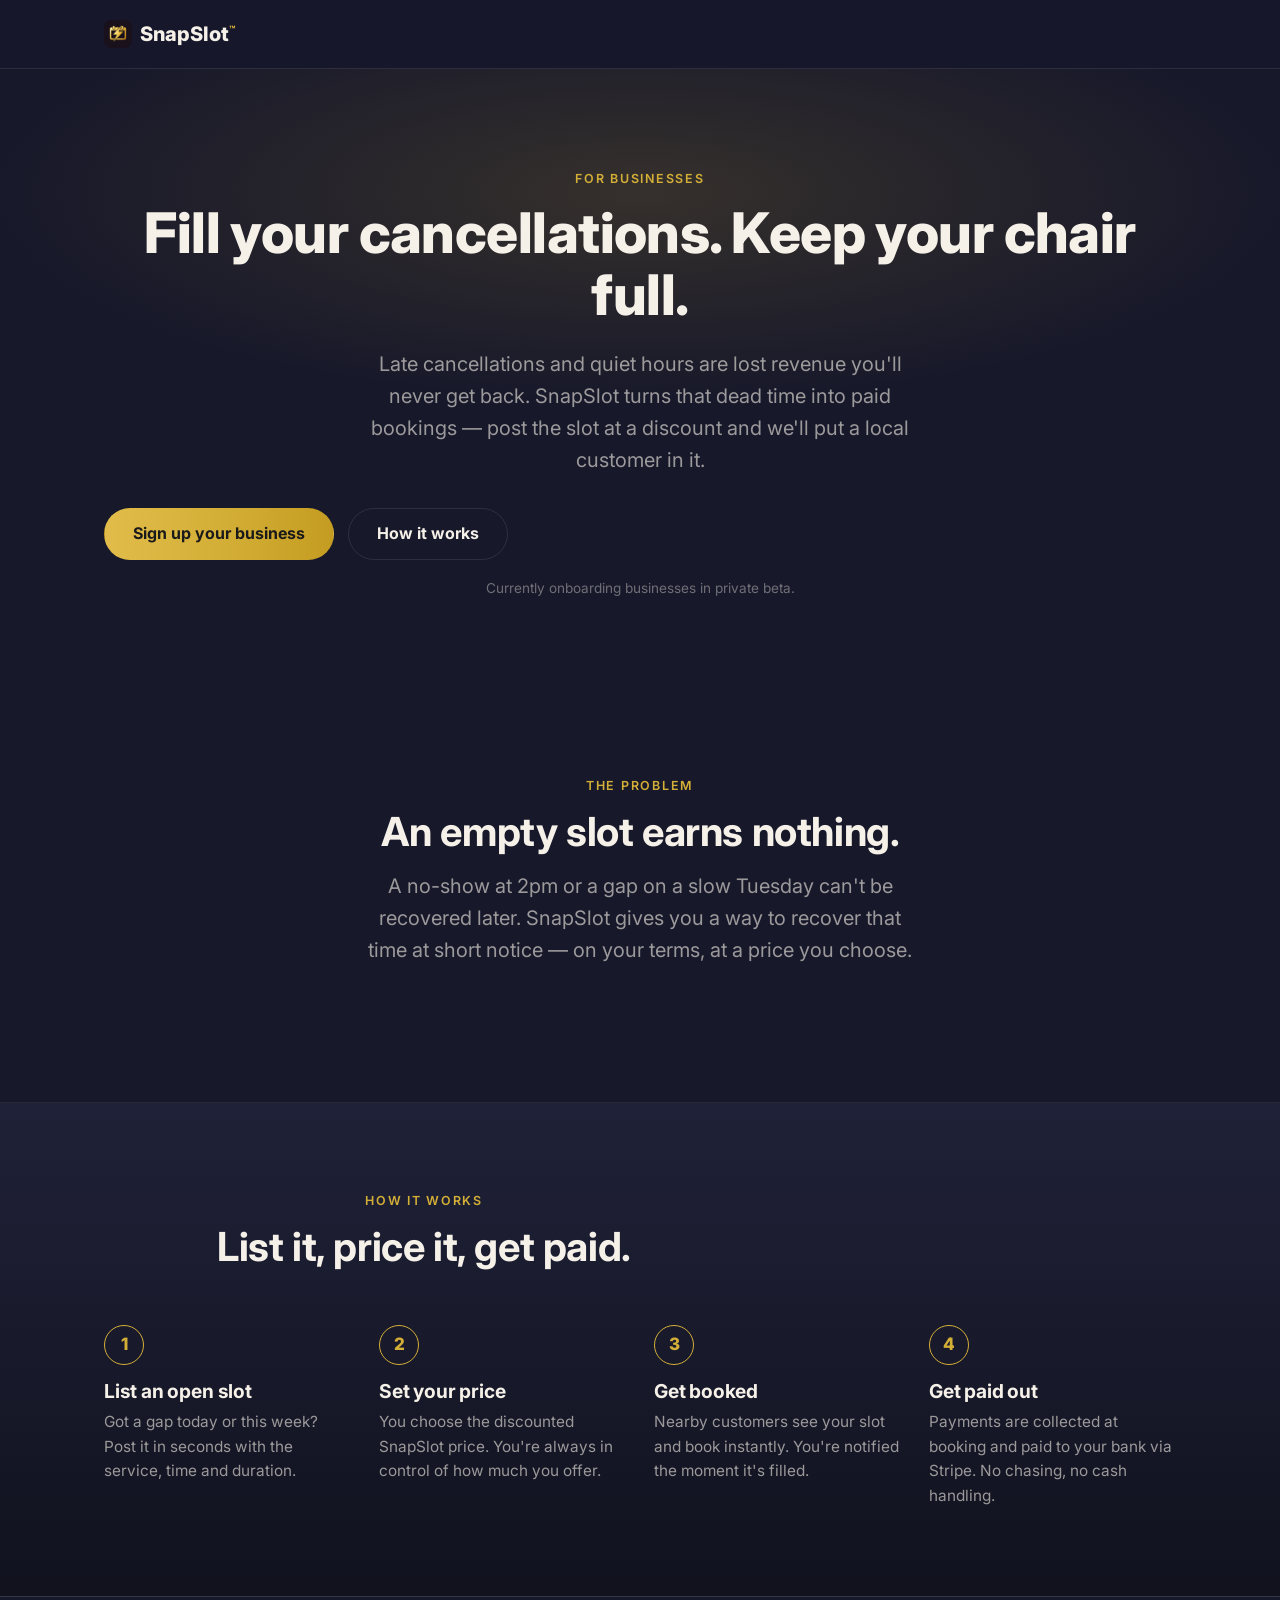
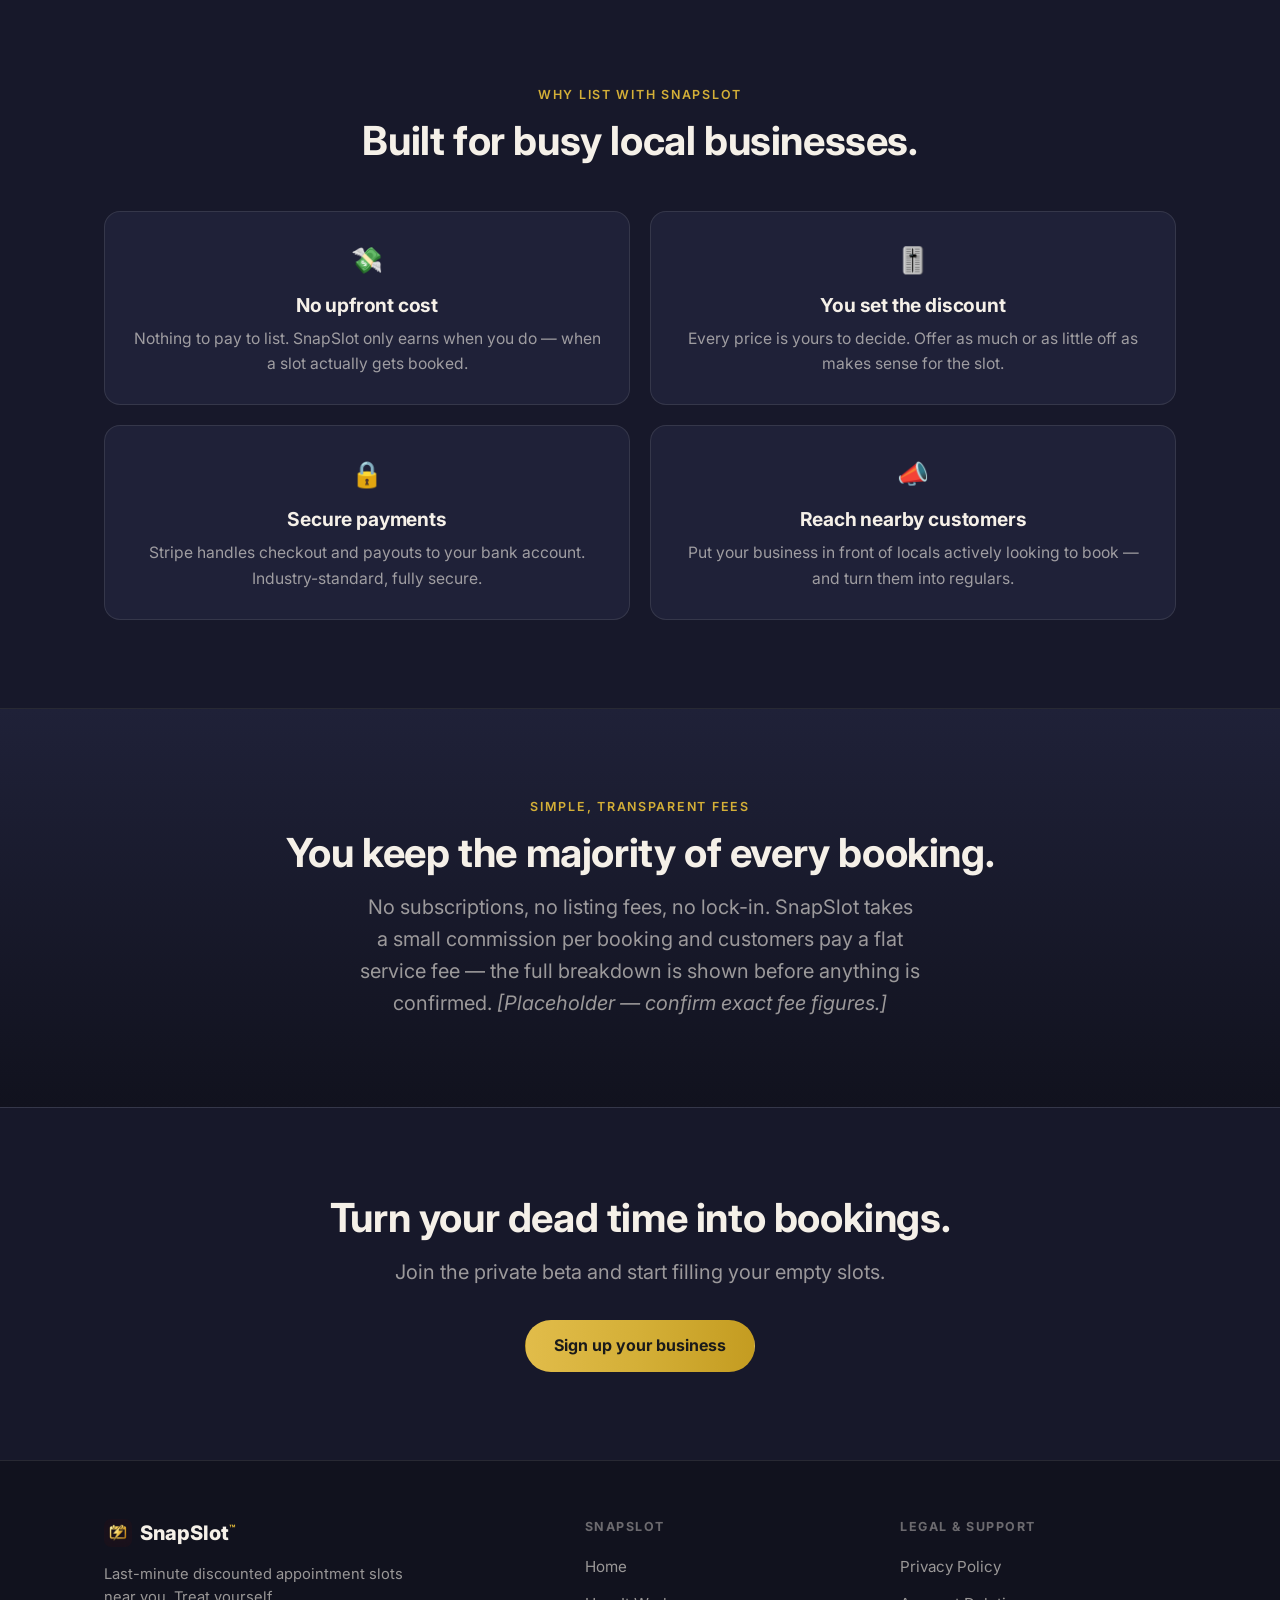
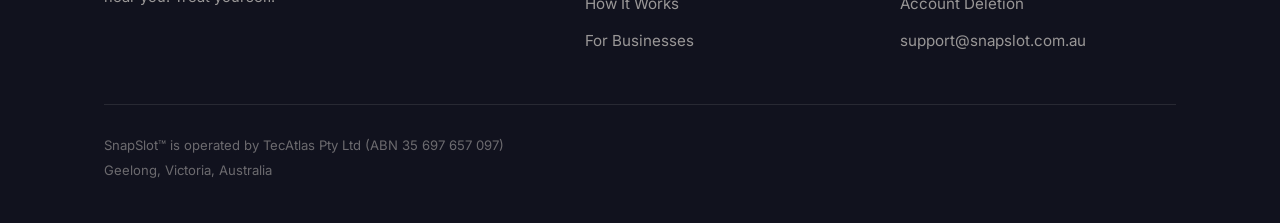
==== for-businesses.html @ 3a6a3443 "Build out marketing site (home, how-it-works, for-businesses) + Stripe return bounce page + cleanUrl" ====
<!DOCTYPE html>
<html lang="en-AU">
<head>
  <meta charset="UTF-8" />
  <meta name="viewport" content="width=device-width, initial-scale=1.0" />
  <title>For Businesses — SnapSlot™</title>
  <meta name="description" content="Fill your cancellations and quiet hours. Post a last-minute discounted slot on SnapSlot and turn dead time into paid bookings. No upfront cost, secure Stripe payouts." />
  <link rel="canonical" href="https://snapslot.com.au/for-businesses" />

  <meta property="og:type" content="website" />
  <meta property="og:site_name" content="SnapSlot" />
  <meta property="og:title" content="For Businesses — SnapSlot™" />
  <meta property="og:description" content="Fill your cancellations and quiet hours. Turn dead time into paid bookings." />
  <meta property="og:url" content="https://snapslot.com.au/for-businesses" />
  <meta property="og:image" content="https://snapslot.com.au/assets/logo-icon.png" />
  <meta name="twitter:card" content="summary_large_image" />
  <meta name="twitter:title" content="For Businesses — SnapSlot™" />
  <meta name="twitter:description" content="Fill your cancellations and quiet hours. Turn dead time into paid bookings." />
  <meta name="twitter:image" content="https://snapslot.com.au/assets/logo-icon.png" />

  <link rel="icon" type="image/png" href="/assets/logo-icon.png" />
  <link rel="apple-touch-icon" href="/assets/logo-icon.png" />

  <link rel="preconnect" href="https://fonts.googleapis.com" />
  <link rel="preconnect" href="https://fonts.gstatic.com" crossorigin />
  <link href="https://fonts.googleapis.com/css2?family=Inter:wght@400;500;600;700;800&display=swap" rel="stylesheet" />
  <link rel="stylesheet" href="/styles.css" />
</head>
<body>

  <!-- ===== Header ===== -->
  <header class="site-header">
    <div class="container nav">
      <a class="brand" href="/">
        <img src="/assets/logo-icon.png" alt="SnapSlot logo" />
        <span>SnapSlot<sup>™</sup></span>
      </a>
      <details class="nav-menu">
        <summary class="nav-toggle" aria-label="Open menu">☰</summary>
        <nav class="nav-links">
          <a href="/">Home</a>
          <a href="/how-it-works">How It Works</a>
          <a href="/for-businesses">For Businesses</a>
          <a class="btn btn-gold" href="mailto:support@snapslot.com.au?subject=Sign%20up%20my%20business%20on%20SnapSlot">Sign up your business</a>
        </nav>
      </details>
    </div>
  </header>

  <main>
    <!-- ===== Hero ===== -->
    <section class="hero">
      <div class="container">
        <p class="eyebrow">For Businesses</p>
        <h1>Fill your cancellations. Keep your chair full.</h1>
        <p class="lead">Late cancellations and quiet hours are lost revenue you'll never get back. SnapSlot turns that dead time into paid bookings — post the slot at a discount and we'll put a local customer in it.</p>
        <div class="btn-row">
          <a class="btn btn-gold" href="mailto:support@snapslot.com.au?subject=Sign%20up%20my%20business%20on%20SnapSlot">Sign up your business</a>
          <a class="btn btn-ghost" href="/how-it-works">How it works</a>
        </div>
        <p class="note">Currently onboarding businesses in private beta.</p>
      </div>
    </section>

    <!-- ===== Problem / solution ===== -->
    <section class="section center">
      <div class="container">
        <div class="section-head">
          <p class="eyebrow">The problem</p>
          <h2>An empty slot earns nothing.</h2>
          <p class="lead" style="margin: 16px auto 0;">A no-show at 2pm or a gap on a slow Tuesday can't be recovered later. SnapSlot gives you a way to recover that time at short notice — on your terms, at a price you choose.</p>
        </div>
      </div>
    </section>

    <!-- ===== How it works for business ===== -->
    <section class="section band">
      <div class="container">
        <div class="section-head center">
          <p class="eyebrow">How it works</p>
          <h2>List it, price it, get paid.</h2>
        </div>
        <div class="steps steps-4">
          <div class="step">
            <span class="step-num">1</span>
            <h3>List an open slot</h3>
            <p>Got a gap today or this week? Post it in seconds with the service, time and duration.</p>
          </div>
          <div class="step">
            <span class="step-num">2</span>
            <h3>Set your price</h3>
            <p>You choose the discounted SnapSlot price. You're always in control of how much you offer.</p>
          </div>
          <div class="step">
            <span class="step-num">3</span>
            <h3>Get booked</h3>
            <p>Nearby customers see your slot and book instantly. You're notified the moment it's filled.</p>
          </div>
          <div class="step">
            <span class="step-num">4</span>
            <h3>Get paid out</h3>
            <p>Payments are collected at booking and paid to your bank via Stripe. No chasing, no cash handling.</p>
          </div>
        </div>
      </div>
    </section>

    <!-- ===== Benefits ===== -->
    <section class="section center">
      <div class="container">
        <div class="section-head">
          <p class="eyebrow">Why list with SnapSlot</p>
          <h2>Built for busy local businesses.</h2>
        </div>
        <div class="grid grid-2">
          <div class="card">
            <span class="card-icon">💸</span>
            <h3>No upfront cost</h3>
            <p>Nothing to pay to list. SnapSlot only earns when you do — when a slot actually gets booked.</p>
          </div>
          <div class="card">
            <span class="card-icon">🎚️</span>
            <h3>You set the discount</h3>
            <p>Every price is yours to decide. Offer as much or as little off as makes sense for the slot.</p>
          </div>
          <div class="card">
            <span class="card-icon">🔒</span>
            <h3>Secure payments</h3>
            <p>Stripe handles checkout and payouts to your bank account. Industry-standard, fully secure.</p>
          </div>
          <div class="card">
            <span class="card-icon">📣</span>
            <h3>Reach nearby customers</h3>
            <p>Put your business in front of locals actively looking to book — and turn them into regulars.</p>
          </div>
        </div>
      </div>
    </section>

    <!-- ===== Fees ===== -->
    <section class="section band center">
      <div class="container">
        <p class="eyebrow">Simple, transparent fees</p>
        <h2>You keep the majority of every booking.</h2>
        <p class="lead" style="margin: 16px auto 0;">No subscriptions, no listing fees, no lock-in. SnapSlot takes a small commission per booking and customers pay a flat service fee — the full breakdown is shown before anything is confirmed. <em>[Placeholder — confirm exact fee figures.]</em></p>
      </div>
    </section>

    <!-- ===== CTA ===== -->
    <section class="section center">
      <div class="container">
        <h2>Turn your dead time into bookings.</h2>
        <p class="lead" style="margin: 16px auto 0;">Join the private beta and start filling your empty slots.</p>
        <div class="btn-row">
          <a class="btn btn-gold" href="mailto:support@snapslot.com.au?subject=Sign%20up%20my%20business%20on%20SnapSlot">Sign up your business</a>
        </div>
      </div>
    </section>
  </main>

  <!-- ===== Footer ===== -->
  <footer class="site-footer">
    <div class="container">
      <div class="footer-grid">
        <div class="footer-brand">
          <a class="brand" href="/">
            <img src="/assets/logo-icon.png" alt="SnapSlot logo" />
            <span>SnapSlot<sup>™</sup></span>
          </a>
          <p>Last-minute discounted appointment slots near you. Treat yourself.</p>
        </div>
        <div class="footer-col">
          <h4>SnapSlot</h4>
          <ul>
            <li><a href="/">Home</a></li>
            <li><a href="/how-it-works">How It Works</a></li>
            <li><a href="/for-businesses">For Businesses</a></li>
          </ul>
        </div>
        <div class="footer-col">
          <h4>Legal &amp; Support</h4>
          <ul>
            <li><a href="https://tecatlas-au.github.io/snapslot-legal/privacy-policy.html" target="_blank" rel="noopener">Privacy Policy</a></li>
            <li><a href="https://tecatlas-au.github.io/snapslot-legal/account-deletion.html" target="_blank" rel="noopener">Account Deletion</a></li>
            <li><a href="mailto:support@snapslot.com.au">support@snapslot.com.au</a></li>
          </ul>
        </div>
      </div>
      <div class="footer-legal">
        SnapSlot™ is operated by TecAtlas Pty Ltd (ABN 35 697 657 097)<br />
        Geelong, Victoria, Australia
      </div>
    </div>
  </footer>

</body>
</html>
---- styles.css ----
/* ==========================================================================
   SnapSlot marketing site — shared styles
   Brand: gold #D4AF37 · navy #17182A · cream #F5F0E8 · Inter headings
   Matches the app's dark navy / gold-gradient look. No build step.
   ========================================================================== */

:root {
  /* Core brand */
  --gold: #D4AF37;
  --navy: #17182A;
  --cream: #F5F0E8;

  /* App-matched derived tones */
  --navy-card: #1F2138;          /* lighter panel, ~app bgCard */
  --navy-deep: #11121E;          /* app's deepest navy */
  --gold-light: #E1BC4A;         /* app gold-gradient top */
  --gold-dark: #C49C21;          /* app gold-gradient bottom */
  --muted: #9E9E9E;              /* secondary text */
  --cream-muted: rgba(245, 240, 232, 0.6);
  --cream-faint: rgba(245, 240, 232, 0.4);
  --border: rgba(245, 240, 232, 0.10);

  /* Layout */
  --container: 1120px;
  --radius: 16px;
  --radius-pill: 26px;
}

* { margin: 0; padding: 0; box-sizing: border-box; }

html { scroll-behavior: smooth; }

body {
  background-color: var(--navy);
  color: var(--cream);
  font-family: 'Inter', -apple-system, BlinkMacSystemFont, 'Segoe UI', sans-serif;
  font-size: 17px;
  line-height: 1.6;
  -webkit-font-smoothing: antialiased;
  text-rendering: optimizeLegibility;
}

h1, h2, h3 {
  font-family: 'Inter', -apple-system, BlinkMacSystemFont, 'Segoe UI', sans-serif;
  font-weight: 800;
  line-height: 1.1;
  letter-spacing: -0.01em;
  color: var(--cream);
}

h1 { font-size: clamp(2.25rem, 6vw, 3.5rem); }
h2 { font-size: clamp(1.75rem, 4vw, 2.5rem); font-weight: 700; }
h3 { font-size: 1.2rem; font-weight: 700; }

p { color: var(--cream-muted); }

a { color: var(--gold); text-decoration: none; }
a:hover { text-decoration: underline; }

img { max-width: 100%; display: block; }

/* ----- Layout helpers ----------------------------------------------------- */
.container {
  width: 100%;
  max-width: var(--container);
  margin: 0 auto;
  padding: 0 24px;
}

.section { padding: 88px 0; }
.section-tight { padding: 56px 0; }

.eyebrow {
  font-size: 0.78rem;
  font-weight: 600;
  letter-spacing: 0.14em;
  text-transform: uppercase;
  color: var(--gold);
  margin-bottom: 14px;
}

.lead {
  font-size: clamp(1.05rem, 2vw, 1.25rem);
  color: var(--cream-muted);
  max-width: 560px;
}

.center { text-align: center; }
.center .lead { margin-left: auto; margin-right: auto; }

/* ----- Buttons ------------------------------------------------------------ */
.btn {
  display: inline-flex;
  align-items: center;
  justify-content: center;
  gap: 8px;
  height: 52px;
  padding: 0 28px;
  border-radius: var(--radius-pill);
  font-weight: 700;
  font-size: 1rem;
  cursor: pointer;
  border: 1px solid transparent;
  transition: transform 0.12s ease, opacity 0.12s ease;
  text-decoration: none;
}
.btn:hover { text-decoration: none; transform: translateY(-1px); }
.btn:active { transform: translateY(0); }

.btn-gold {
  background: linear-gradient(90deg, var(--gold-light) 0%, var(--gold) 50%, var(--gold-dark) 100%);
  color: #1A1A1A;
}
.btn-ghost {
  background: transparent;
  color: var(--cream);
  border-color: var(--border);
}
.btn-ghost:hover { border-color: var(--gold); color: var(--gold); }

.btn-row { display: flex; flex-wrap: wrap; gap: 14px; margin-top: 32px; }
.center .btn-row { justify-content: center; }

/* ----- Header / nav ------------------------------------------------------- */
.site-header {
  position: sticky;
  top: 0;
  z-index: 50;
  background: rgba(23, 24, 42, 0.85);
  backdrop-filter: saturate(180%) blur(12px);
  border-bottom: 1px solid var(--border);
}
.nav {
  display: flex;
  align-items: center;
  justify-content: space-between;
  height: 68px;
}
.brand {
  display: flex;
  align-items: center;
  gap: 8px;
  font-weight: 800;
  font-size: 1.25rem;
  color: var(--cream);
}
.brand:hover { text-decoration: none; }
.brand img { width: 28px; height: 28px; border-radius: 7px; }
.brand sup { color: var(--gold); font-size: 0.5em; }

.nav-links { display: flex; align-items: center; gap: 28px; }
.nav-links a {
  color: var(--cream-muted);
  font-size: 0.95rem;
  font-weight: 500;
}
.nav-links a:hover { color: var(--gold); text-decoration: none; }
.nav-links .btn { height: 42px; padding: 0 20px; font-size: 0.92rem; }

/* Zero-JS mobile menu via <details> */
.nav-menu { display: contents; }
.nav-toggle { display: none; }

/* ----- Hero --------------------------------------------------------------- */
.hero {
  position: relative;
  overflow: hidden;
  padding: 100px 0 88px;
  text-align: center;
}
.hero::before {
  content: '';
  position: absolute;
  top: -20%;
  left: 50%;
  transform: translateX(-50%);
  width: 120%;
  height: 80%;
  background: radial-gradient(ellipse at center, rgba(212, 175, 55, 0.16) 0%, rgba(212, 175, 55, 0) 60%);
  pointer-events: none;
  z-index: 0;
}
.hero > .container { position: relative; z-index: 1; }
.hero .lead { margin: 22px auto 0; }

/* ----- Generic sections / bands ------------------------------------------ */
.band {
  background: linear-gradient(180deg, var(--navy-card) 0%, var(--navy-deep) 100%);
  border-top: 1px solid var(--border);
  border-bottom: 1px solid var(--border);
}
.band-cta { text-align: center; }

.section-head { max-width: 640px; margin-bottom: 48px; }
.center .section-head { margin-left: auto; margin-right: auto; }

/* ----- Cards / grids ------------------------------------------------------ */
.grid {
  display: grid;
  gap: 20px;
  grid-template-columns: repeat(3, 1fr);
}
.grid-2 { grid-template-columns: repeat(2, 1fr); }

.card {
  background: var(--navy-card);
  border: 1px solid var(--border);
  border-radius: var(--radius);
  padding: 28px 24px;
}
.card h3 { margin-bottom: 10px; }
.card p { font-size: 0.98rem; }
.card .card-icon {
  font-size: 1.6rem;
  margin-bottom: 14px;
  display: block;
}

/* ----- Steps -------------------------------------------------------------- */
.steps {
  display: grid;
  gap: 28px;
  grid-template-columns: repeat(3, 1fr);
  counter-reset: step;
}
.steps.steps-4 { grid-template-columns: repeat(4, 1fr); }
.step { position: relative; padding-top: 8px; }
.step .step-num {
  display: inline-flex;
  align-items: center;
  justify-content: center;
  width: 40px;
  height: 40px;
  border-radius: 50%;
  border: 1.5px solid var(--gold);
  color: var(--gold);
  font-weight: 800;
  margin-bottom: 16px;
}
.step h3 { margin-bottom: 8px; }
.step p { font-size: 0.96rem; }

/* ----- Category chips ----------------------------------------------------- */
.chips {
  display: flex;
  flex-wrap: wrap;
  gap: 10px;
  justify-content: center;
  max-width: 760px;
  margin: 0 auto;
}
.chip {
  background: var(--navy-card);
  border: 1px solid var(--border);
  border-radius: 20px;
  padding: 8px 16px;
  font-size: 0.88rem;
  color: var(--cream-muted);
}

/* ----- Note / fine print -------------------------------------------------- */
.note {
  font-size: 0.85rem;
  color: var(--cream-faint);
  margin-top: 18px;
}

/* ----- Footer ------------------------------------------------------------- */
.site-footer {
  background: var(--navy-deep);
  border-top: 1px solid var(--border);
  padding: 56px 0 40px;
}
.footer-grid {
  display: grid;
  grid-template-columns: 1.6fr 1fr 1fr;
  gap: 40px;
  margin-bottom: 40px;
}
.footer-brand .brand { margin-bottom: 14px; }
.footer-brand p { font-size: 0.92rem; max-width: 320px; }
.footer-col h4 {
  font-size: 0.78rem;
  letter-spacing: 0.12em;
  text-transform: uppercase;
  color: var(--cream-faint);
  margin-bottom: 16px;
}
.footer-col ul { list-style: none; }
.footer-col li { margin-bottom: 10px; }
.footer-col a { color: var(--cream-muted); font-size: 0.95rem; }
.footer-col a:hover { color: var(--gold); text-decoration: none; }
.footer-legal {
  border-top: 1px solid var(--border);
  padding-top: 28px;
  font-size: 0.82rem;
  color: var(--cream-faint);
  line-height: 1.9;
}

/* ----- Responsive --------------------------------------------------------- */
@media (max-width: 768px) {
  .section { padding: 64px 0; }

  .grid, .grid-2, .steps, .steps-4 { grid-template-columns: 1fr; }

  /* Collapse nav into a zero-JS disclosure */
  .nav-menu {
    display: block;
    position: relative;
  }
  .nav-toggle {
    display: flex;
    align-items: center;
    justify-content: center;
    width: 42px;
    height: 42px;
    cursor: pointer;
    list-style: none;
    color: var(--cream);
    font-size: 1.4rem;
    border: 1px solid var(--border);
    border-radius: 10px;
  }
  .nav-toggle::-webkit-details-marker { display: none; }
  .nav-links {
    position: absolute;
    top: 54px;
    right: 0;
    flex-direction: column;
    align-items: stretch;
    gap: 4px;
    background: var(--navy-card);
    border: 1px solid var(--border);
    border-radius: 12px;
    padding: 12px;
    min-width: 220px;
    box-shadow: 0 12px 40px rgba(0, 0, 0, 0.4);
  }
  .nav-links a { padding: 10px 12px; }
  .nav-links .btn { width: 100%; margin-top: 6px; }

  .footer-grid { grid-template-columns: 1fr; gap: 32px; }
}

@media (prefers-reduced-motion: reduce) {
  html { scroll-behavior: auto; }
  .btn:hover { transform: none; }
}
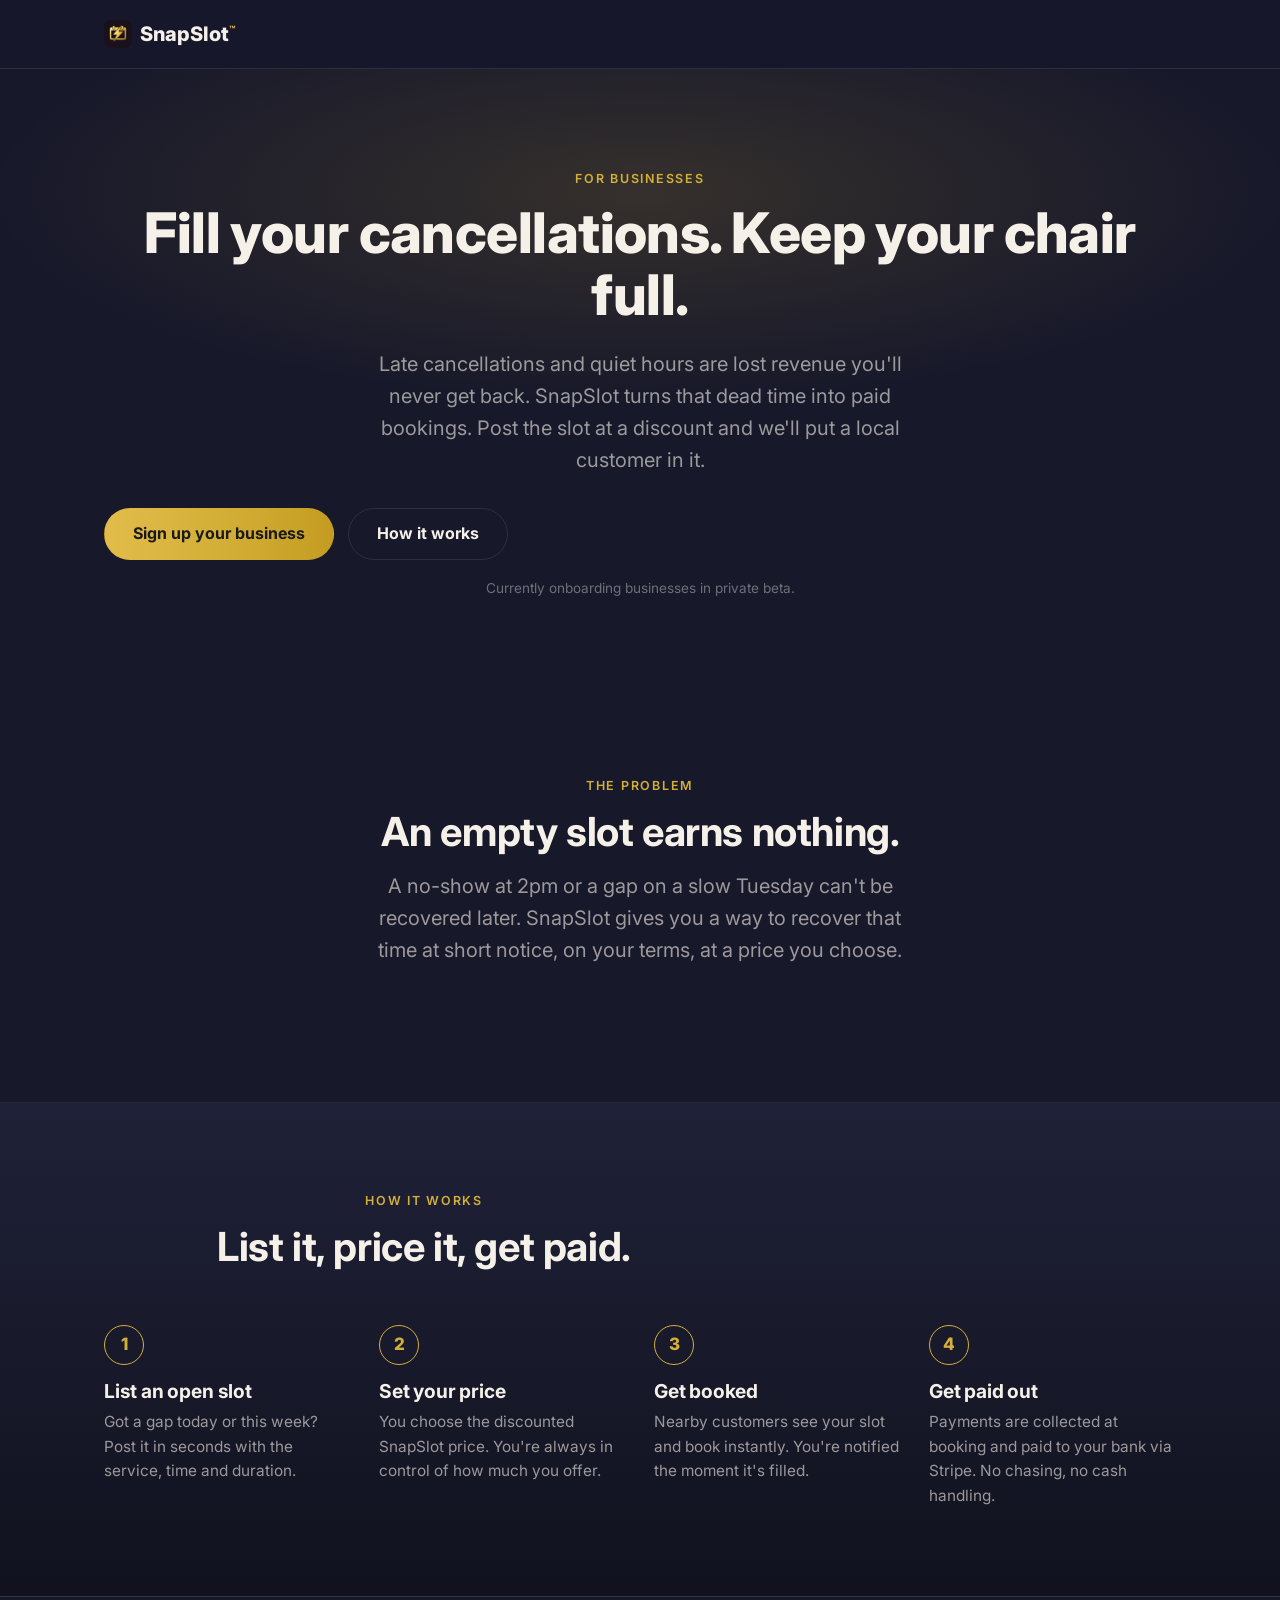
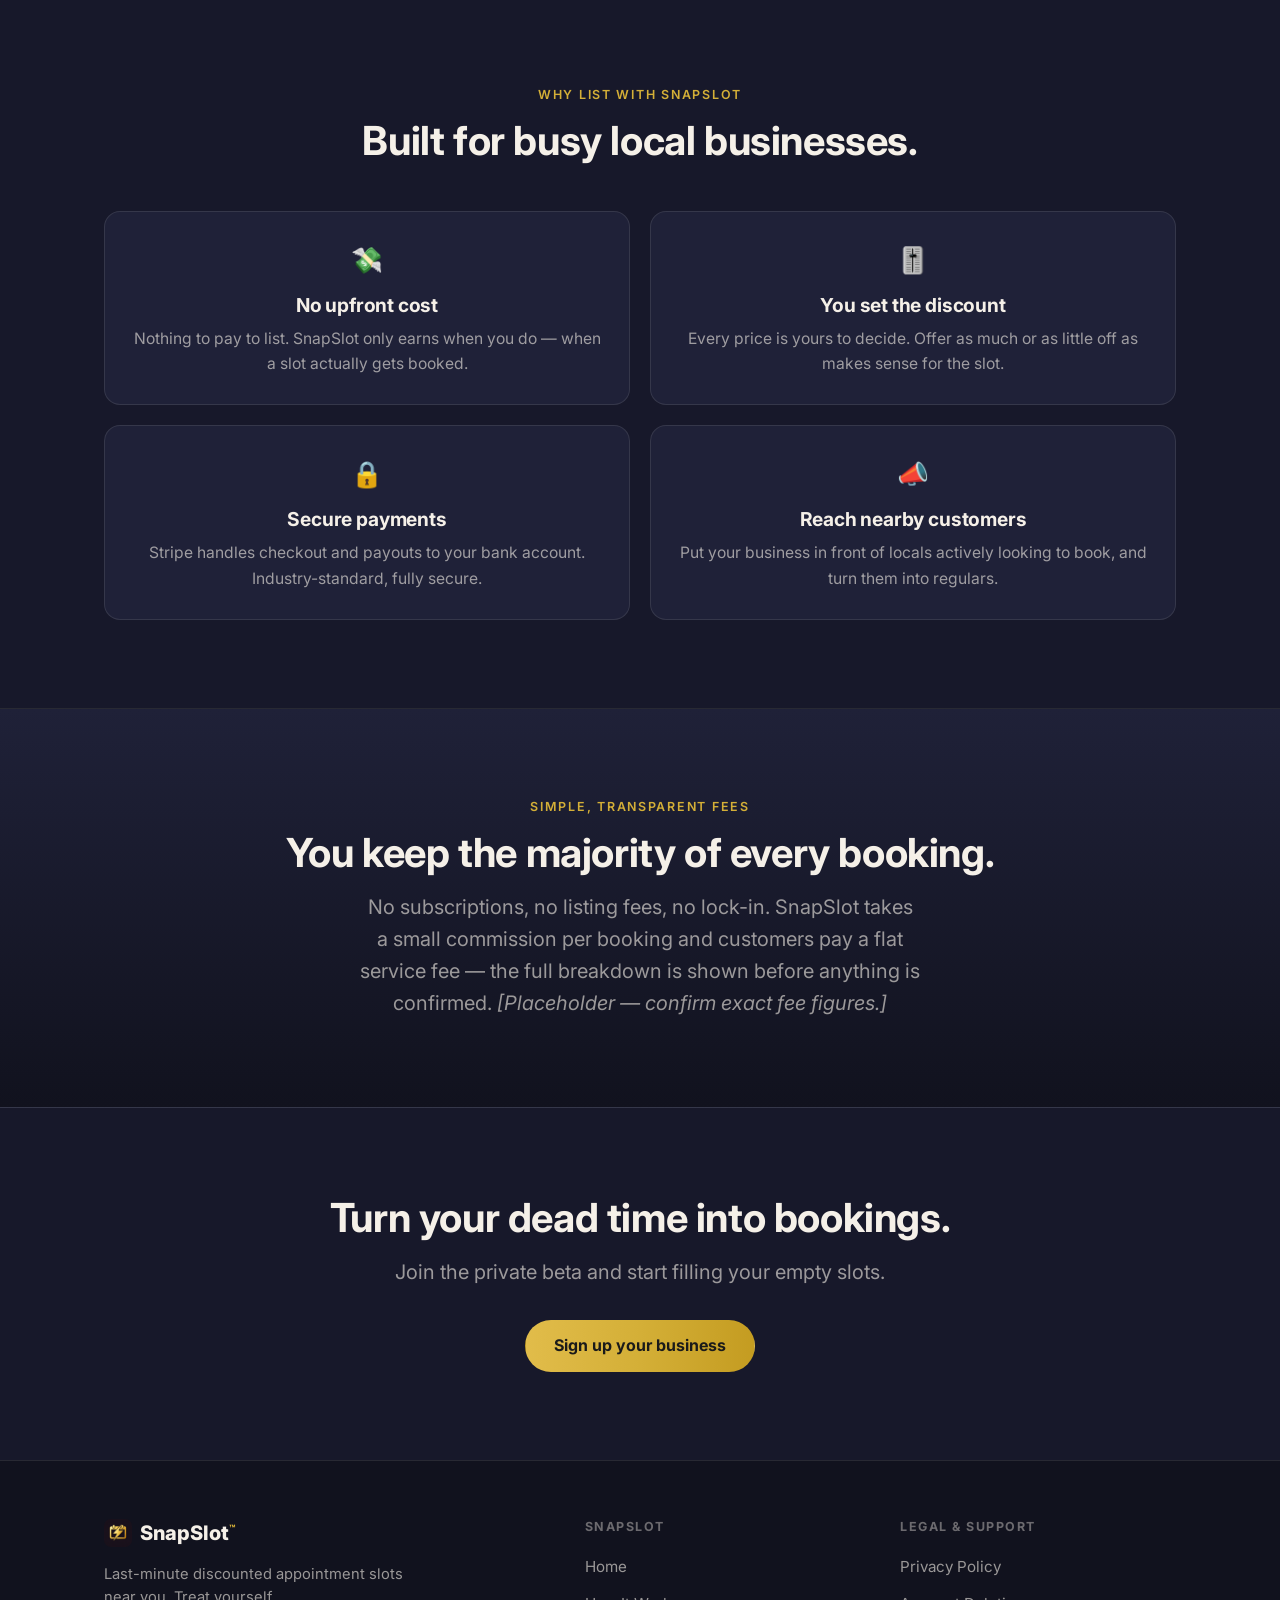
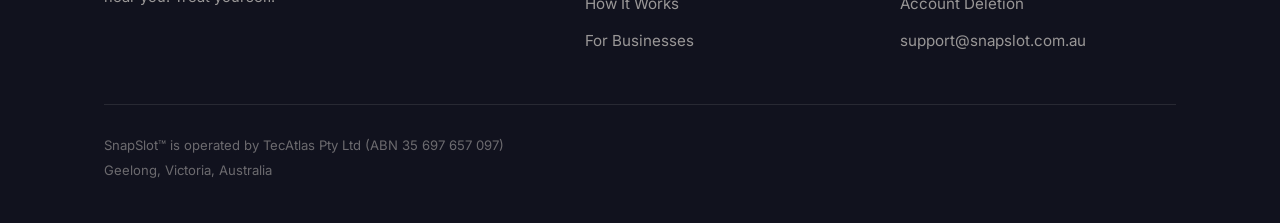
==== commit bdccc2d6: "Website copy: cut 'treat' repetition, vary em-dashes, plainer phrasing Co-Authored-By: Claude Opus 4" ====
--- a/for-businesses.html
+++ b/for-businesses.html
@@ -53,7 +53,7 @@
       <div class="container">
         <p class="eyebrow">For Businesses</p>
         <h1>Fill your cancellations. Keep your chair full.</h1>
-        <p class="lead">Late cancellations and quiet hours are lost revenue you'll never get back. SnapSlot turns that dead time into paid bookings — post the slot at a discount and we'll put a local customer in it.</p>
+        <p class="lead">Late cancellations and quiet hours are lost revenue you'll never get back. SnapSlot turns that dead time into paid bookings. Post the slot at a discount and we'll put a local customer in it.</p>
         <div class="btn-row">
           <a class="btn btn-gold" href="mailto:support@snapslot.com.au?subject=Sign%20up%20my%20business%20on%20SnapSlot">Sign up your business</a>
           <a class="btn btn-ghost" href="/how-it-works">How it works</a>
@@ -68,7 +68,7 @@
         <div class="section-head">
           <p class="eyebrow">The problem</p>
           <h2>An empty slot earns nothing.</h2>
-          <p class="lead" style="margin: 16px auto 0;">A no-show at 2pm or a gap on a slow Tuesday can't be recovered later. SnapSlot gives you a way to recover that time at short notice — on your terms, at a price you choose.</p>
+          <p class="lead" style="margin: 16px auto 0;">A no-show at 2pm or a gap on a slow Tuesday can't be recovered later. SnapSlot gives you a way to recover that time at short notice, on your terms, at a price you choose.</p>
         </div>
       </div>
     </section>
@@ -131,7 +131,7 @@
           <div class="card">
             <span class="card-icon">📣</span>
             <h3>Reach nearby customers</h3>
-            <p>Put your business in front of locals actively looking to book — and turn them into regulars.</p>
+            <p>Put your business in front of locals actively looking to book, and turn them into regulars.</p>
           </div>
         </div>
       </div>
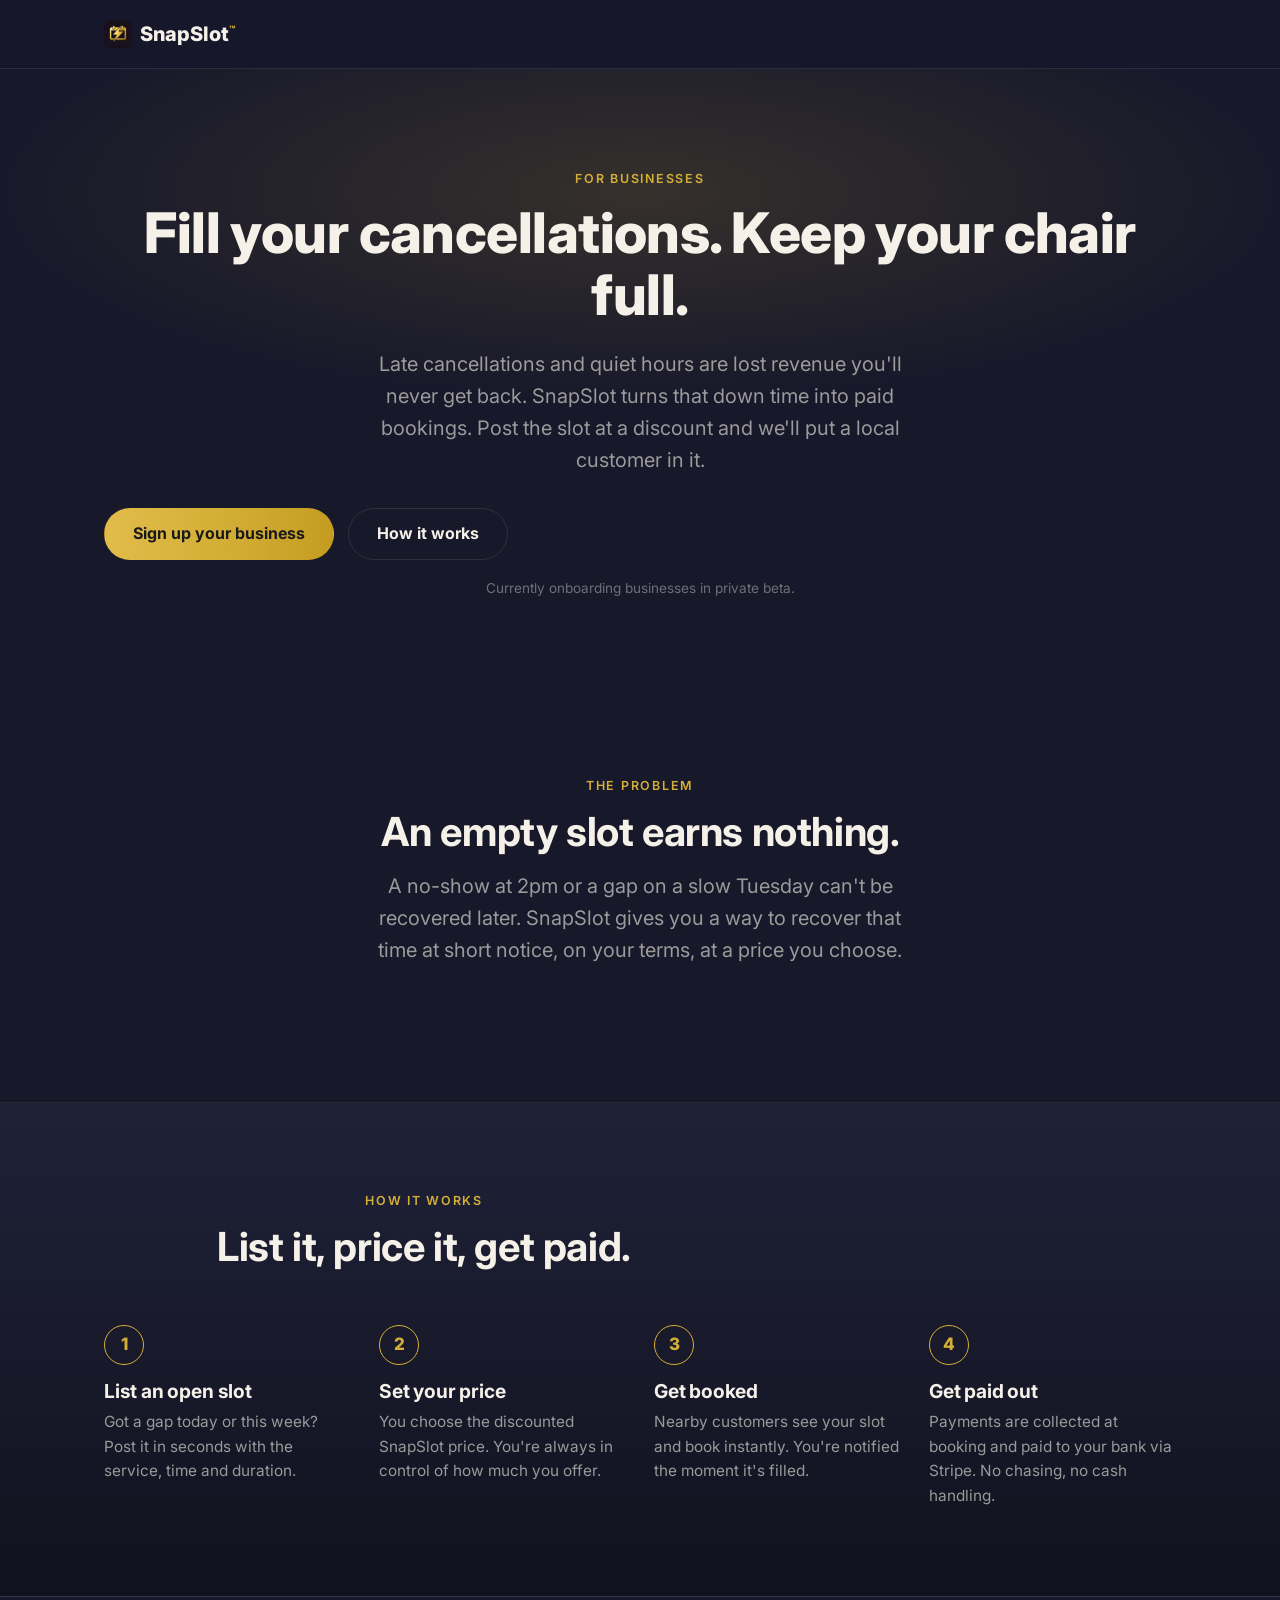
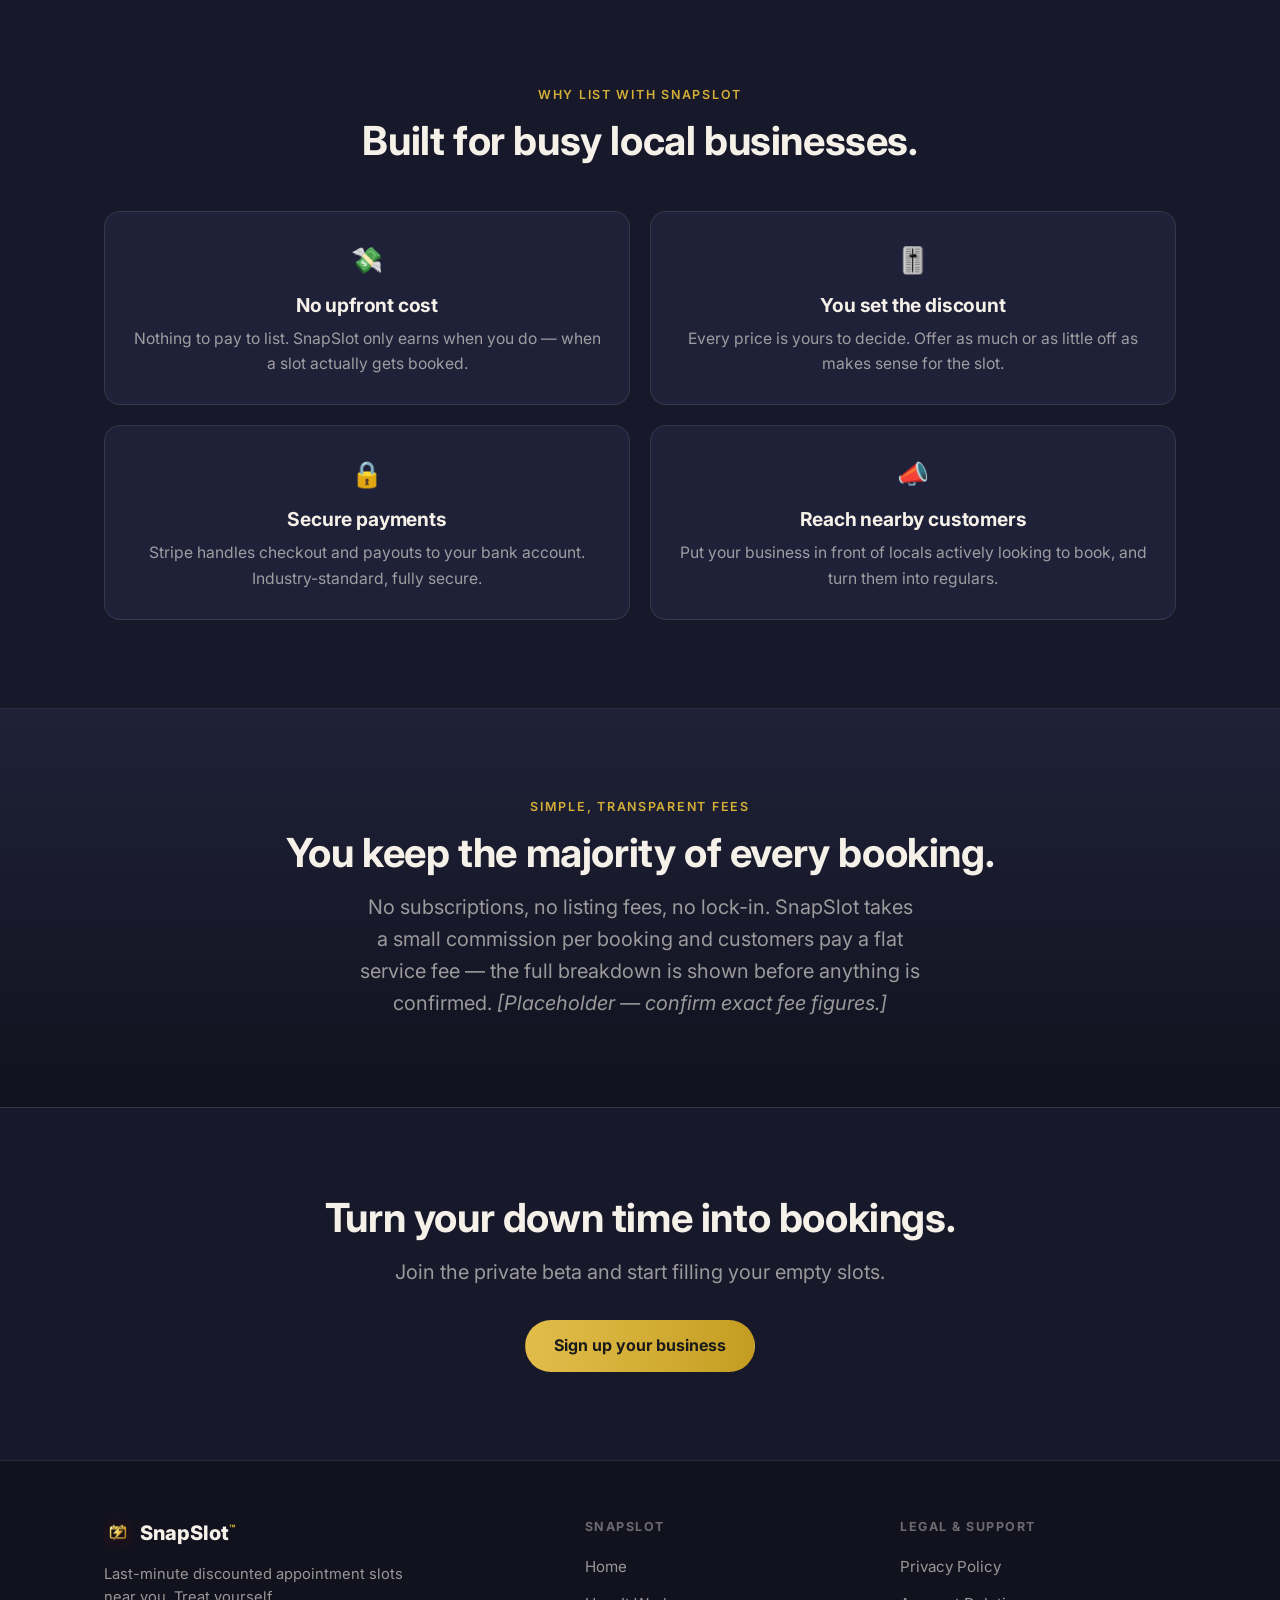
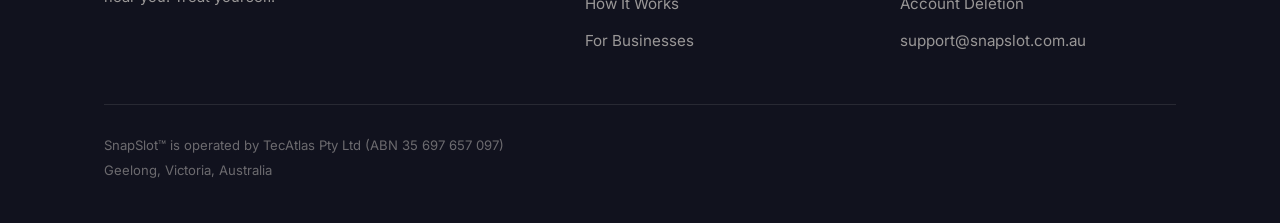
==== commit 744335d2: "Website copy: dead time -> down time Co-Authored-By: Claude Opus 4.8 (1M context) <noreply@anthropic" ====
--- a/for-businesses.html
+++ b/for-businesses.html
@@ -4,18 +4,18 @@
   <meta charset="UTF-8" />
   <meta name="viewport" content="width=device-width, initial-scale=1.0" />
   <title>For Businesses — SnapSlot™</title>
-  <meta name="description" content="Fill your cancellations and quiet hours. Post a last-minute discounted slot on SnapSlot and turn dead time into paid bookings. No upfront cost, secure Stripe payouts." />
+  <meta name="description" content="Fill your cancellations and quiet hours. Post a last-minute discounted slot on SnapSlot and turn down time into paid bookings. No upfront cost, secure Stripe payouts." />
   <link rel="canonical" href="https://snapslot.com.au/for-businesses" />
 
   <meta property="og:type" content="website" />
   <meta property="og:site_name" content="SnapSlot" />
   <meta property="og:title" content="For Businesses — SnapSlot™" />
-  <meta property="og:description" content="Fill your cancellations and quiet hours. Turn dead time into paid bookings." />
+  <meta property="og:description" content="Fill your cancellations and quiet hours. Turn down time into paid bookings." />
   <meta property="og:url" content="https://snapslot.com.au/for-businesses" />
   <meta property="og:image" content="https://snapslot.com.au/assets/logo-icon.png" />
   <meta name="twitter:card" content="summary_large_image" />
   <meta name="twitter:title" content="For Businesses — SnapSlot™" />
-  <meta name="twitter:description" content="Fill your cancellations and quiet hours. Turn dead time into paid bookings." />
+  <meta name="twitter:description" content="Fill your cancellations and quiet hours. Turn down time into paid bookings." />
   <meta name="twitter:image" content="https://snapslot.com.au/assets/logo-icon.png" />
 
   <link rel="icon" type="image/png" href="/assets/logo-icon.png" />
@@ -53,7 +53,7 @@
       <div class="container">
         <p class="eyebrow">For Businesses</p>
         <h1>Fill your cancellations. Keep your chair full.</h1>
-        <p class="lead">Late cancellations and quiet hours are lost revenue you'll never get back. SnapSlot turns that dead time into paid bookings. Post the slot at a discount and we'll put a local customer in it.</p>
+        <p class="lead">Late cancellations and quiet hours are lost revenue you'll never get back. SnapSlot turns that down time into paid bookings. Post the slot at a discount and we'll put a local customer in it.</p>
         <div class="btn-row">
           <a class="btn btn-gold" href="mailto:support@snapslot.com.au?subject=Sign%20up%20my%20business%20on%20SnapSlot">Sign up your business</a>
           <a class="btn btn-ghost" href="/how-it-works">How it works</a>
@@ -149,7 +149,7 @@
     <!-- ===== CTA ===== -->
     <section class="section center">
       <div class="container">
-        <h2>Turn your dead time into bookings.</h2>
+        <h2>Turn your down time into bookings.</h2>
         <p class="lead" style="margin: 16px auto 0;">Join the private beta and start filling your empty slots.</p>
         <div class="btn-row">
           <a class="btn btn-gold" href="mailto:support@snapslot.com.au?subject=Sign%20up%20my%20business%20on%20SnapSlot">Sign up your business</a>
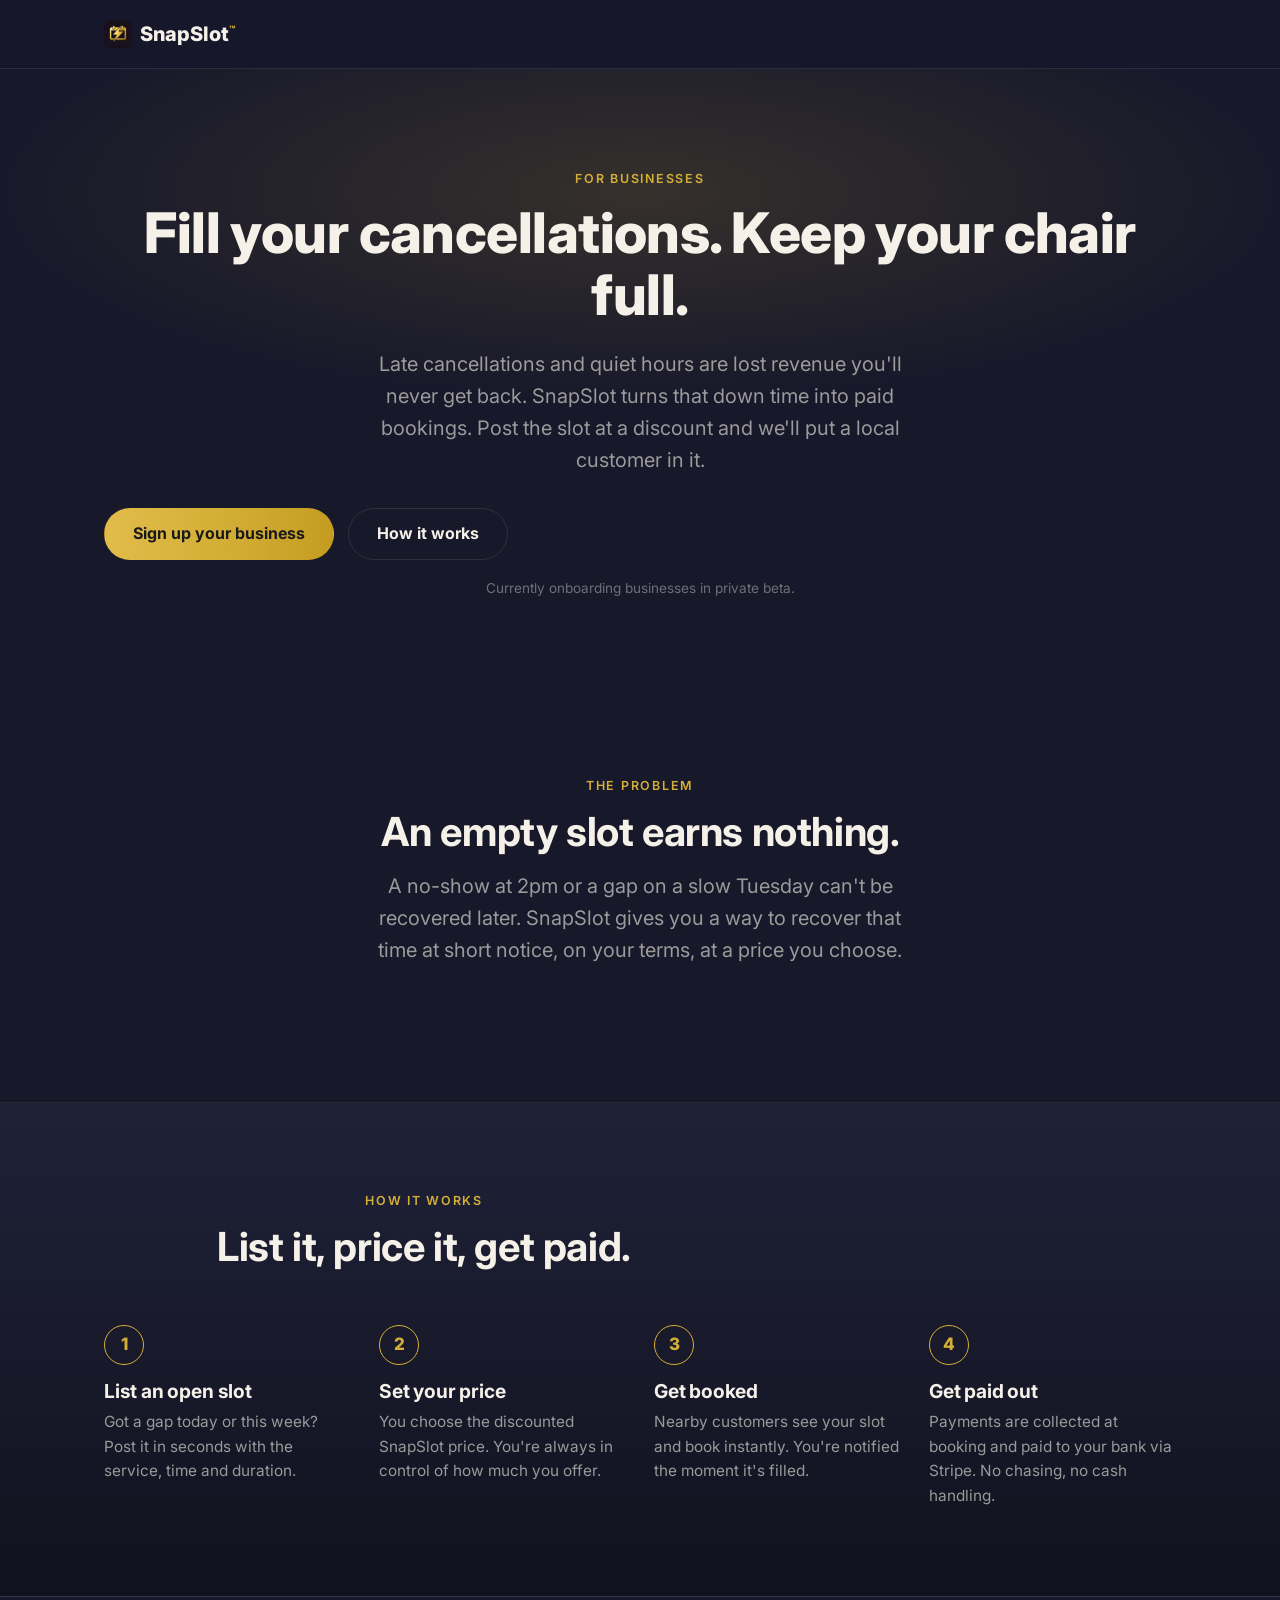
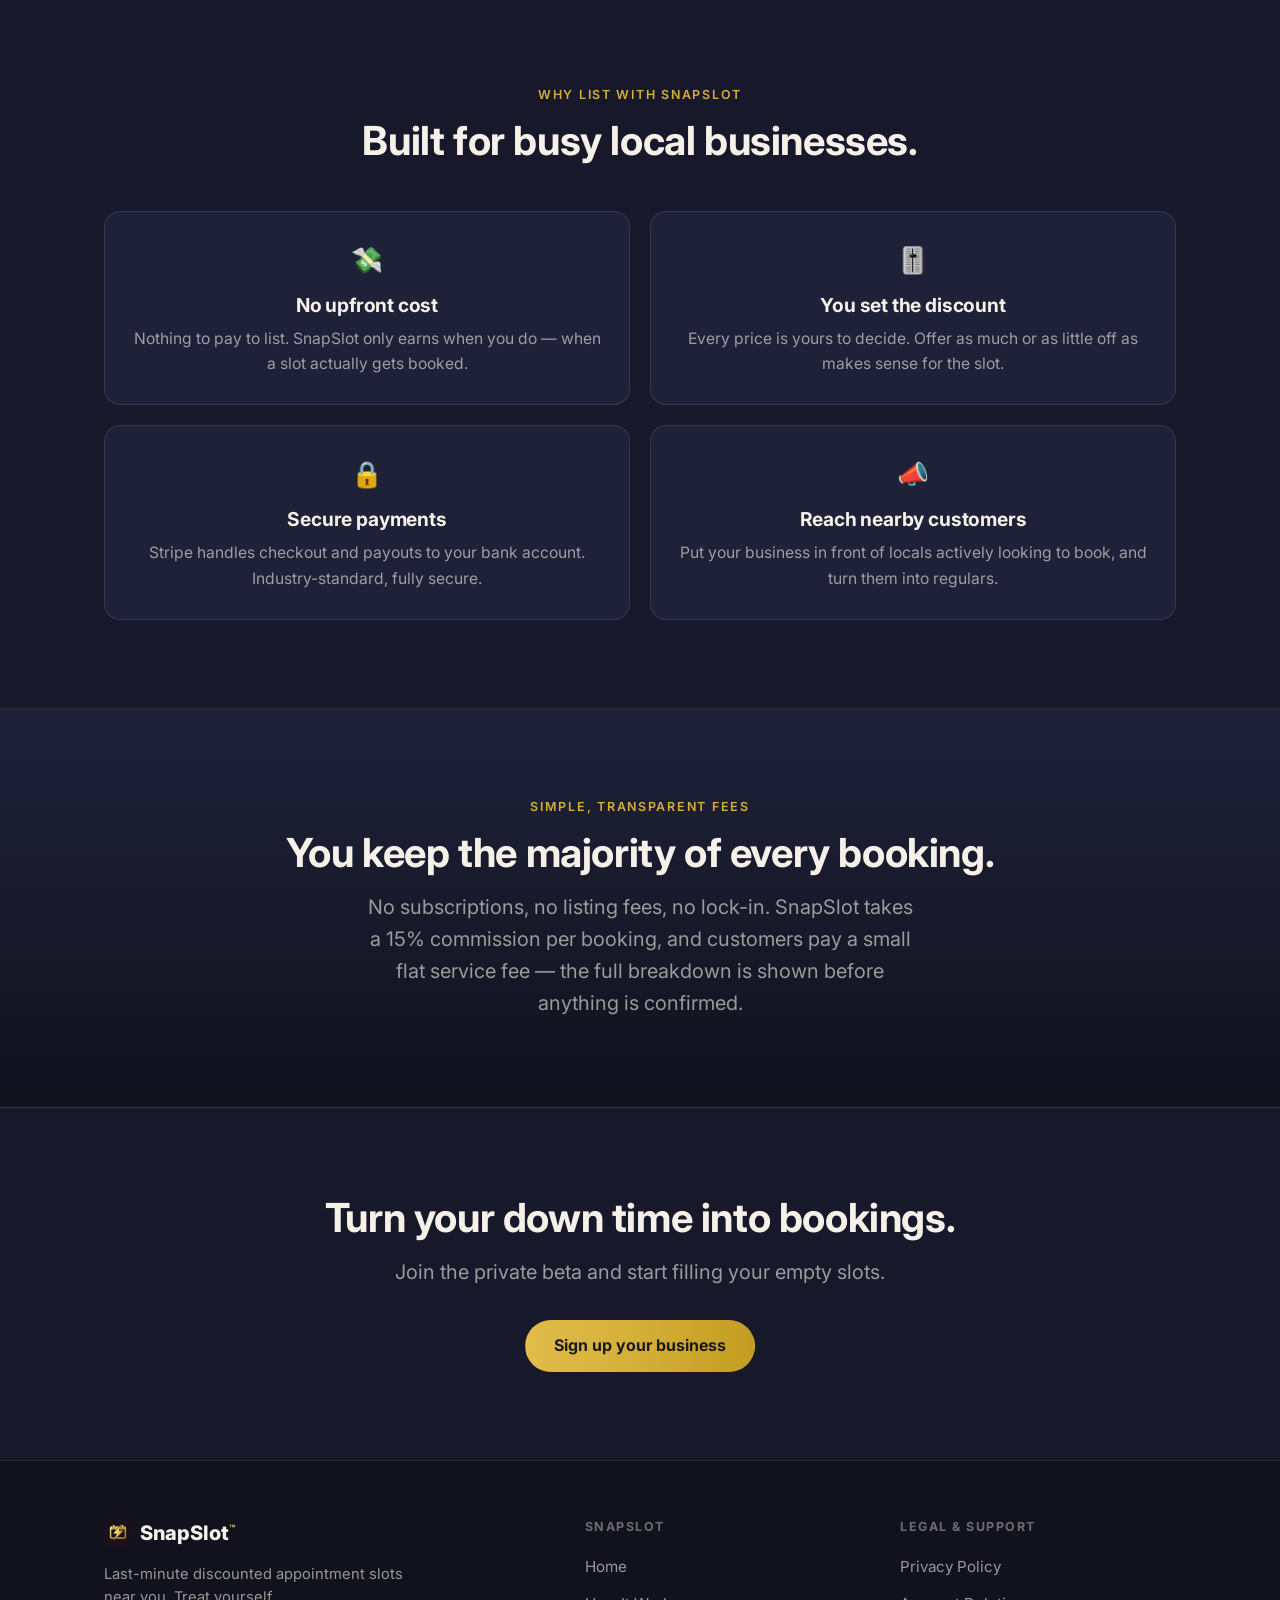
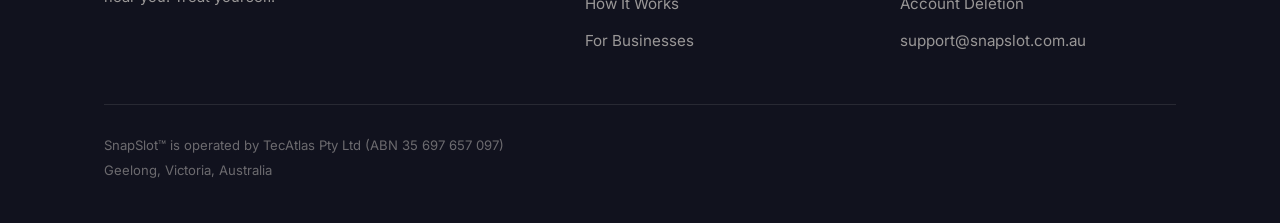
==== commit 432df69a: "Website copy: real fee wording + remaining dead time fixes Co-Authored-By: Claude Opus 4.8 (1M conte" ====
--- a/for-businesses.html
+++ b/for-businesses.html
@@ -142,7 +142,7 @@
       <div class="container">
         <p class="eyebrow">Simple, transparent fees</p>
         <h2>You keep the majority of every booking.</h2>
-        <p class="lead" style="margin: 16px auto 0;">No subscriptions, no listing fees, no lock-in. SnapSlot takes a small commission per booking and customers pay a flat service fee — the full breakdown is shown before anything is confirmed. <em>[Placeholder — confirm exact fee figures.]</em></p>
+        <p class="lead" style="margin: 16px auto 0;">No subscriptions, no listing fees, no lock-in. SnapSlot takes a 15% commission per booking, and customers pay a small flat service fee — the full breakdown is shown before anything is confirmed.</p>
       </div>
     </section>
 
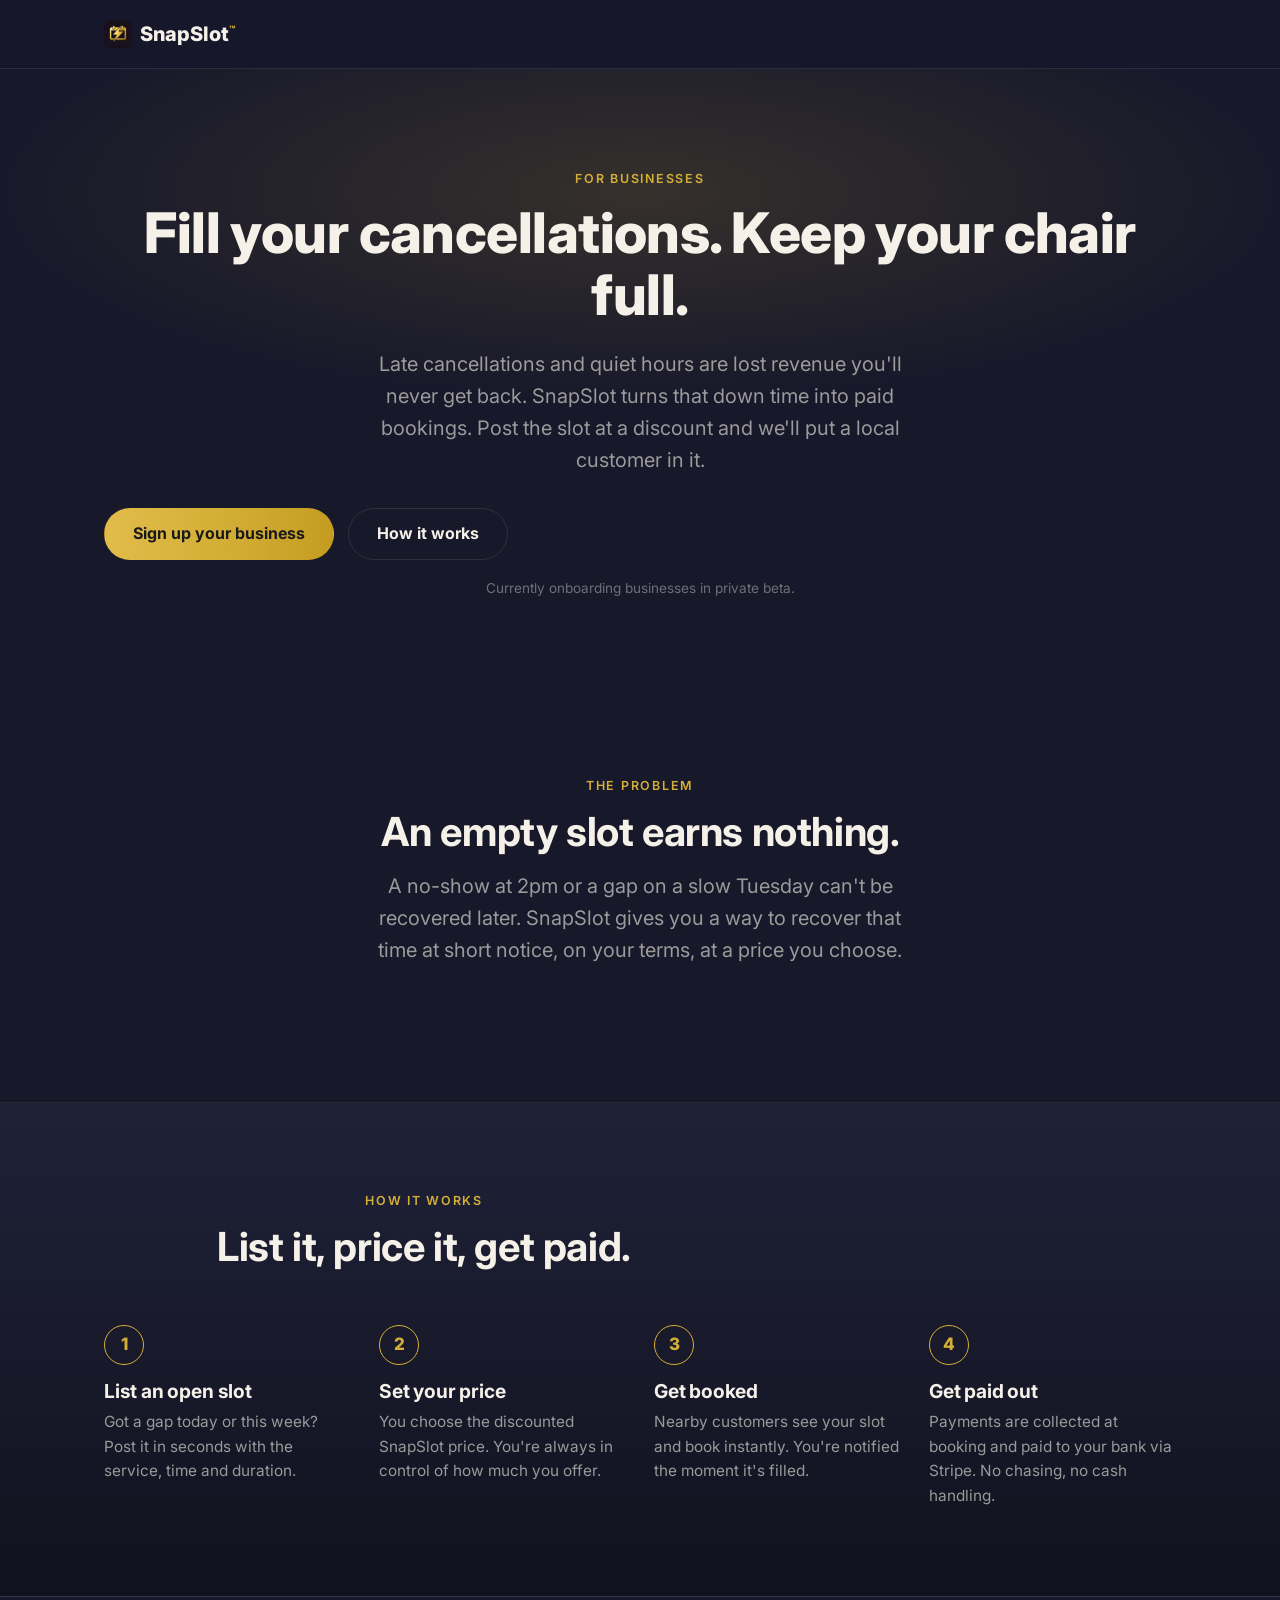
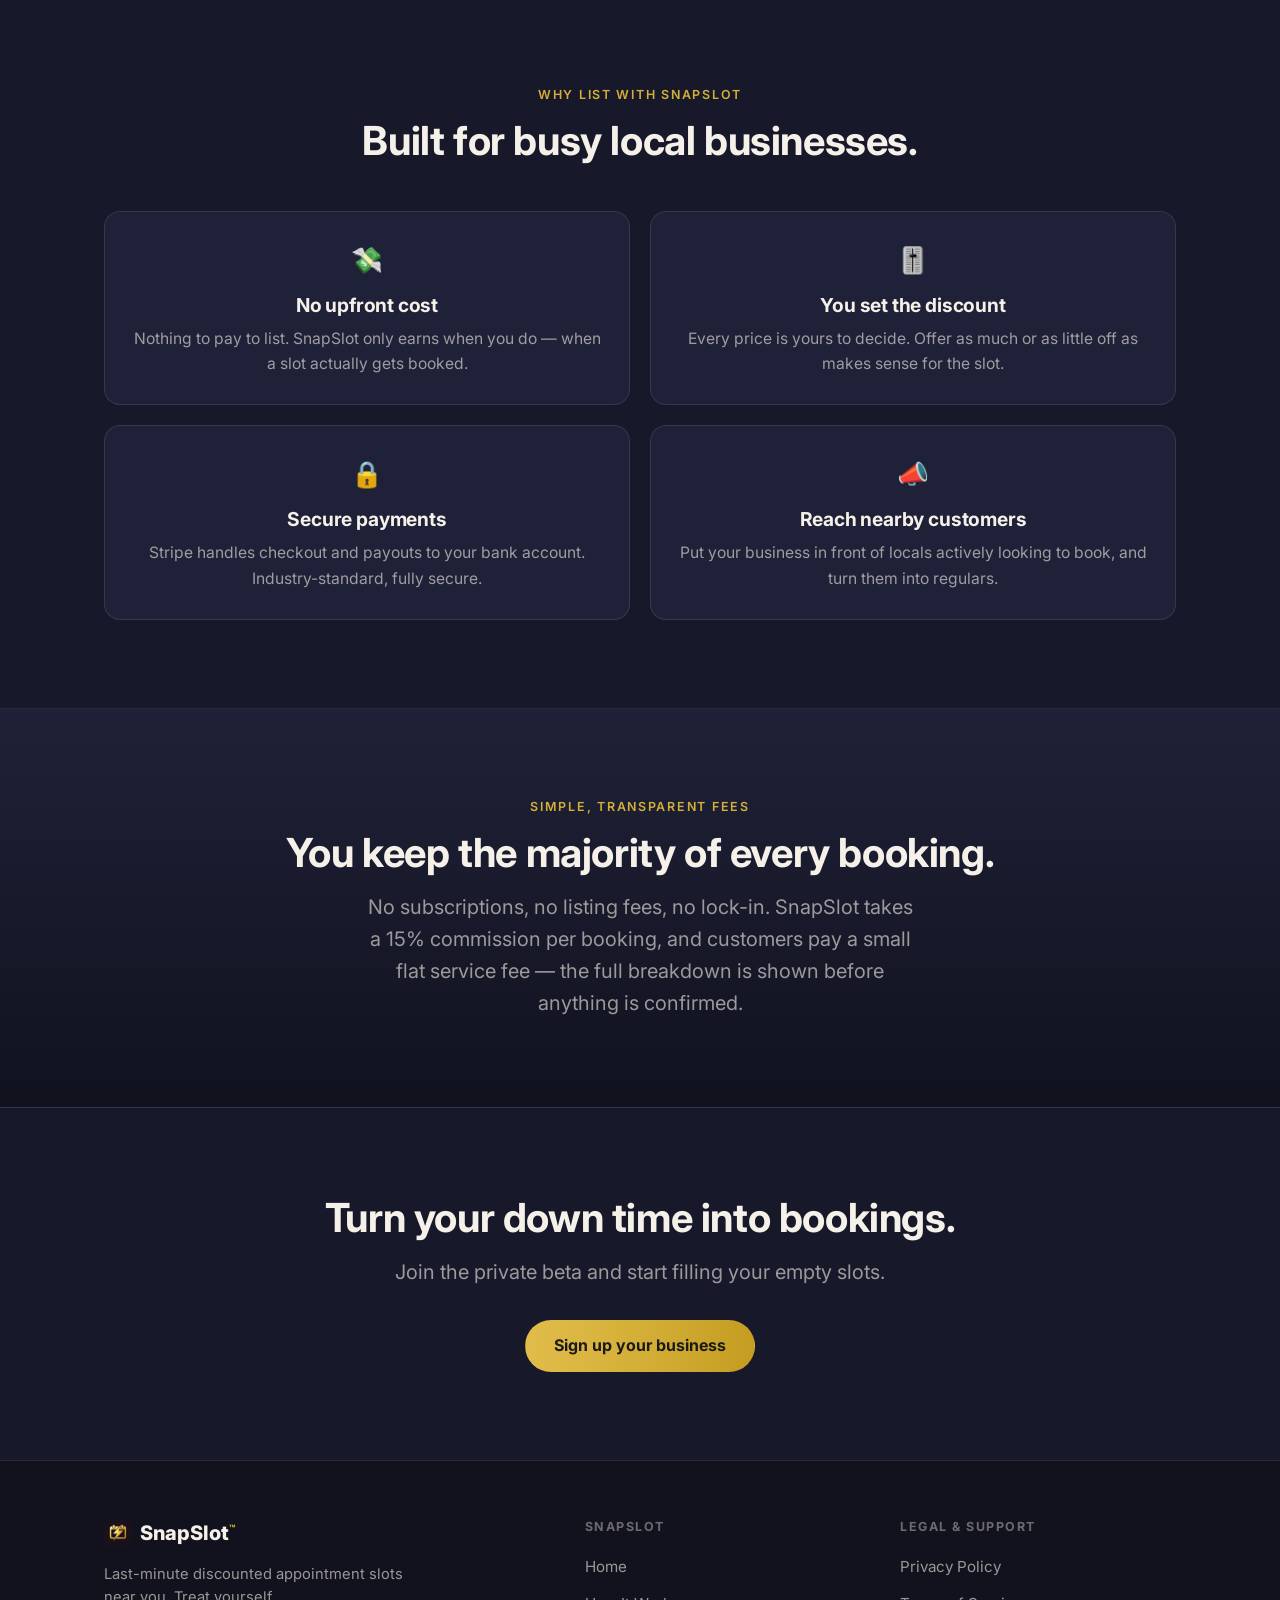
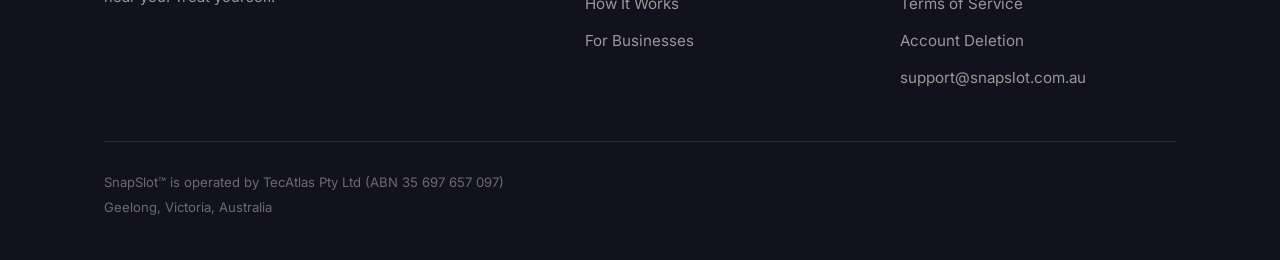
==== commit b8f67afb: "Footer: add Terms of Service link beside Privacy Policy and Account Deletion (all 3 pages) Co-Author" ====
--- a/for-businesses.html
+++ b/for-businesses.html
@@ -181,6 +181,7 @@
           <h4>Legal &amp; Support</h4>
           <ul>
             <li><a href="https://tecatlas-au.github.io/snapslot-legal/privacy-policy.html" target="_blank" rel="noopener">Privacy Policy</a></li>
+            <li><a href="https://tecatlas-au.github.io/snapslot-legal/terms-of-service.html" target="_blank" rel="noopener">Terms of Service</a></li>
             <li><a href="https://tecatlas-au.github.io/snapslot-legal/account-deletion.html" target="_blank" rel="noopener">Account Deletion</a></li>
             <li><a href="mailto:support@snapslot.com.au">support@snapslot.com.au</a></li>
           </ul>
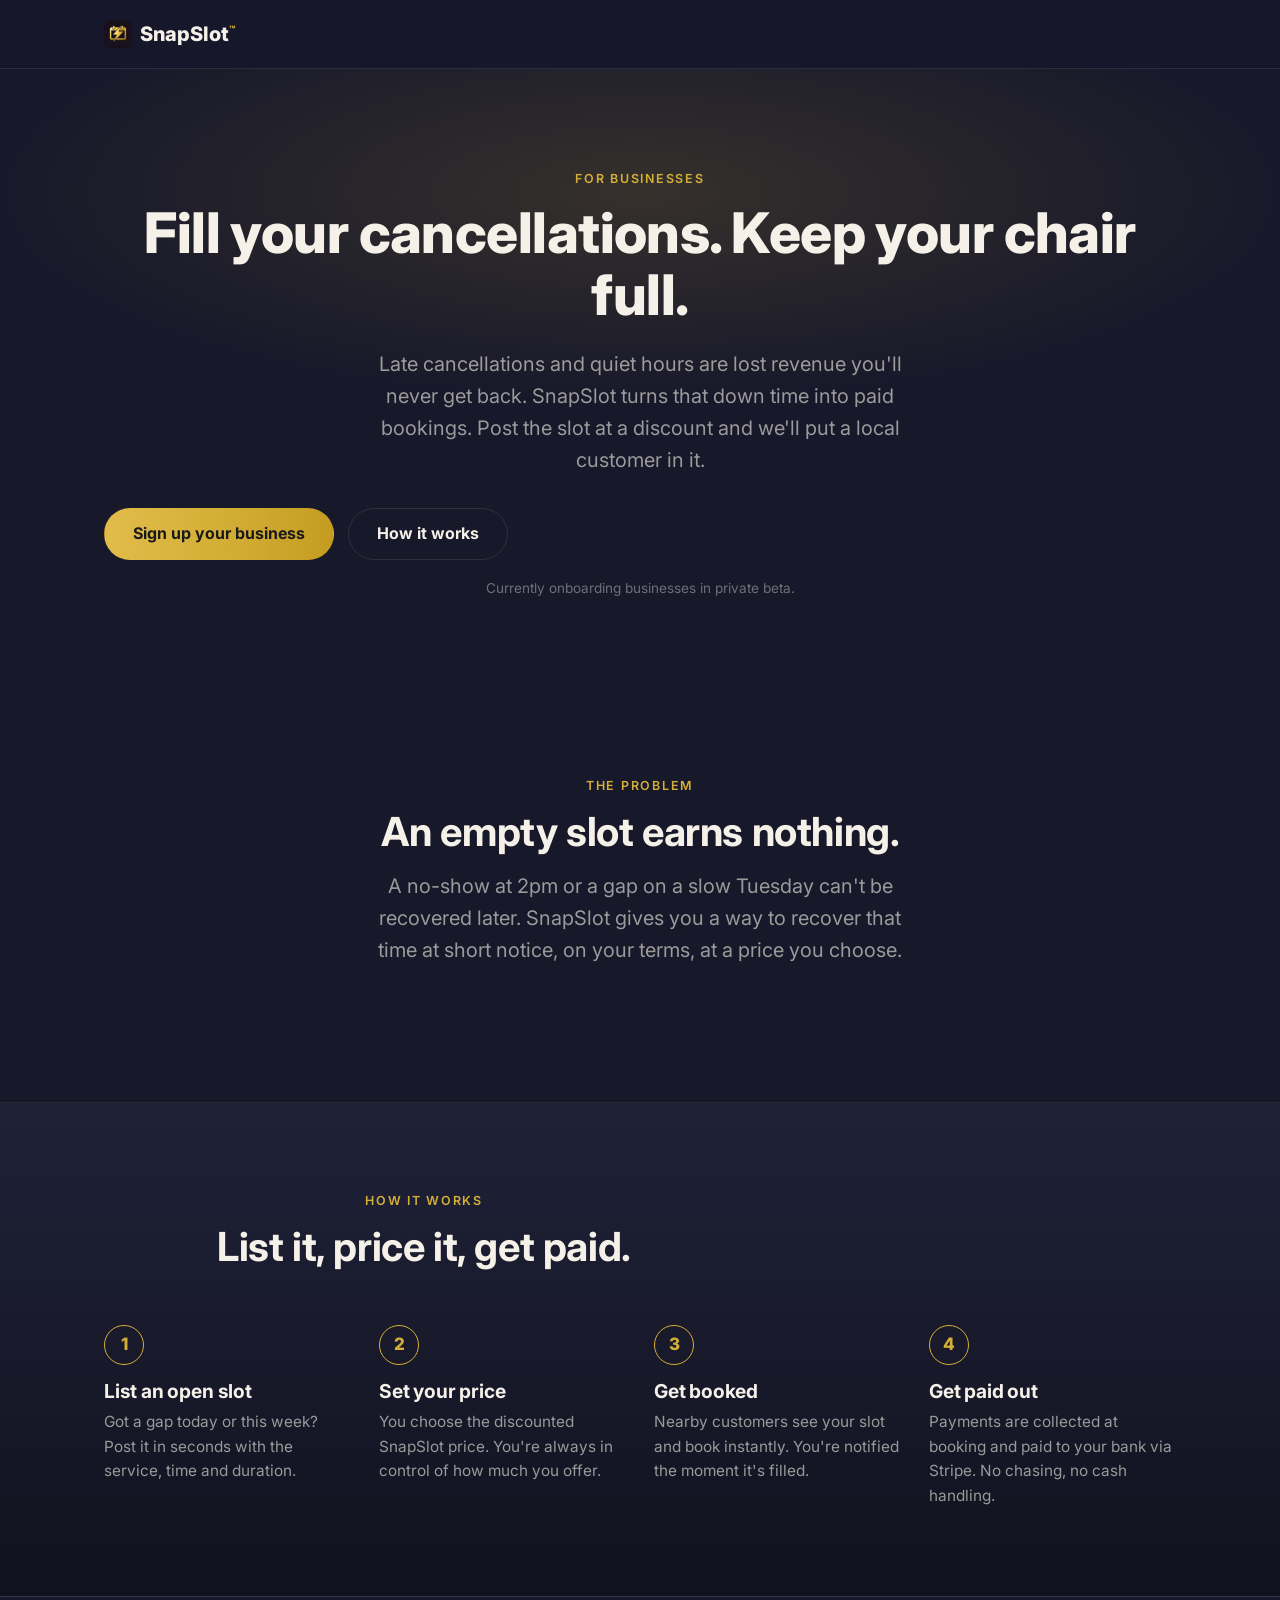
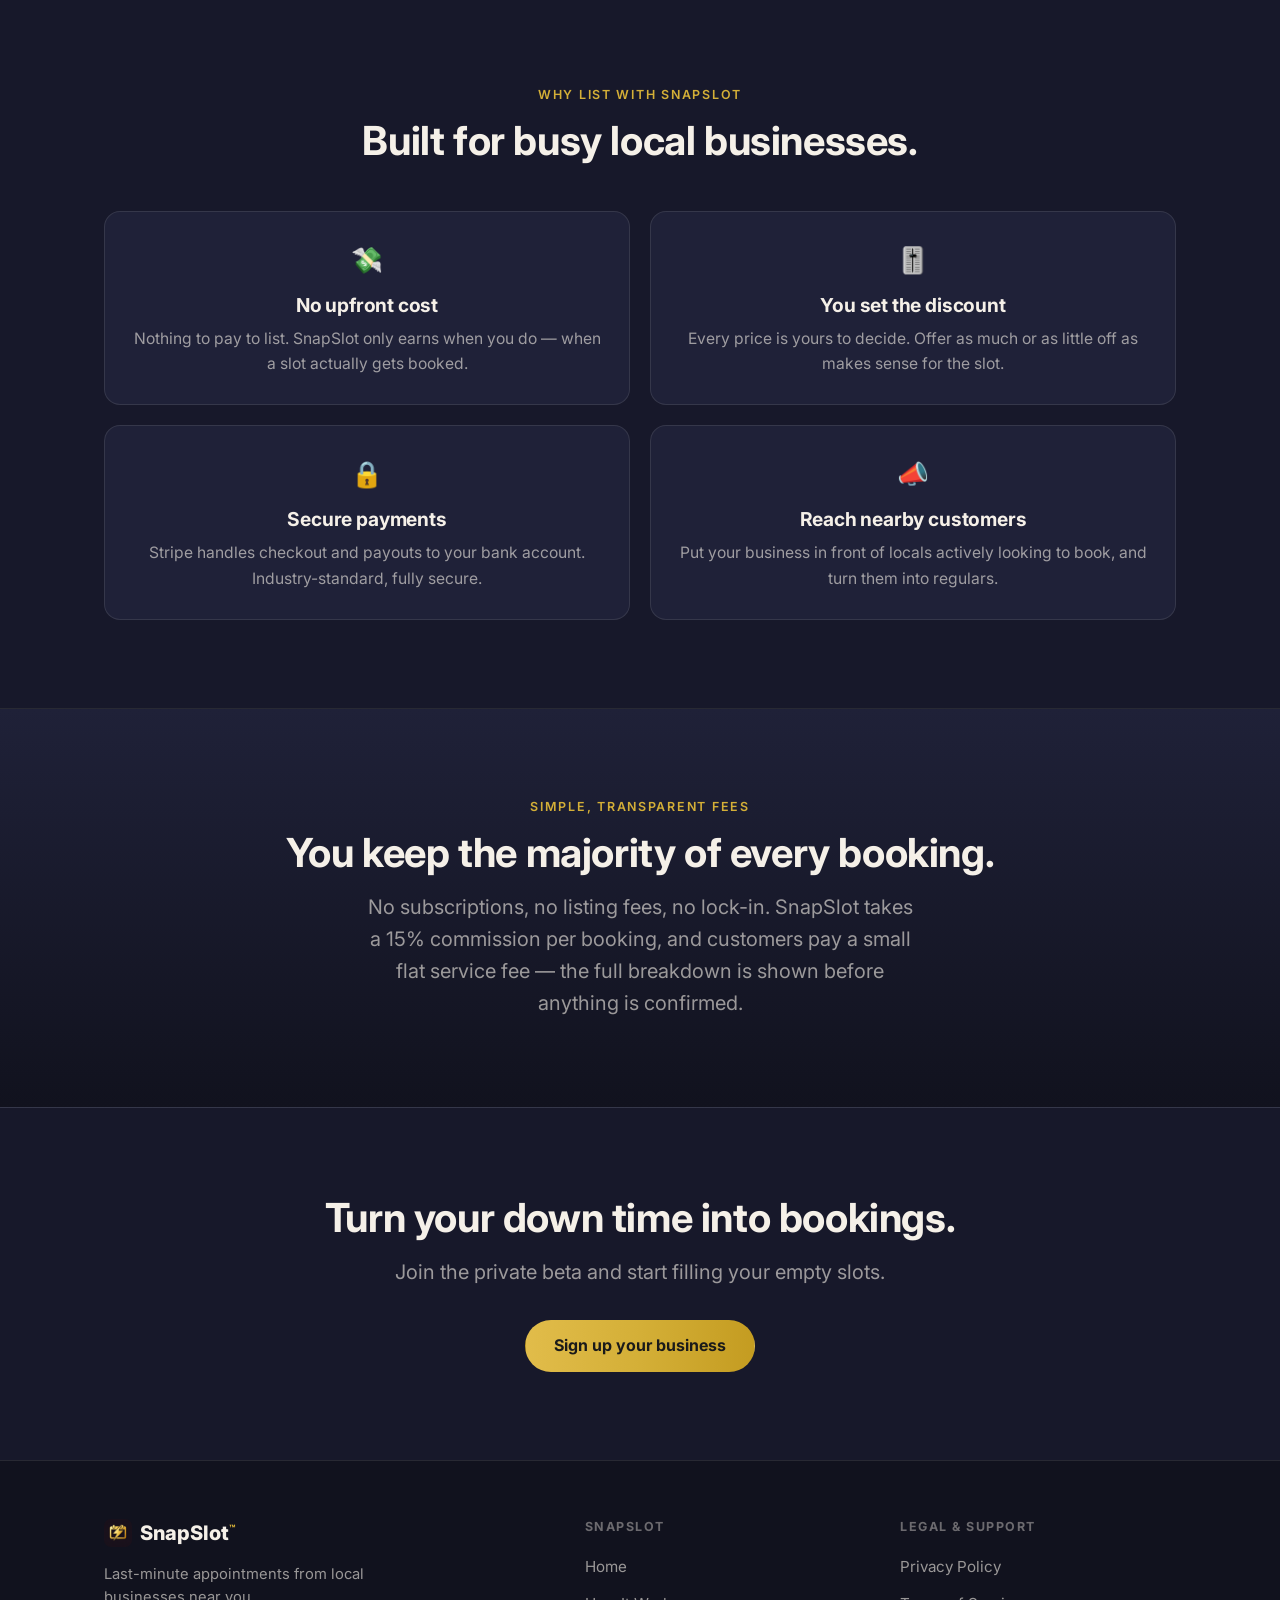
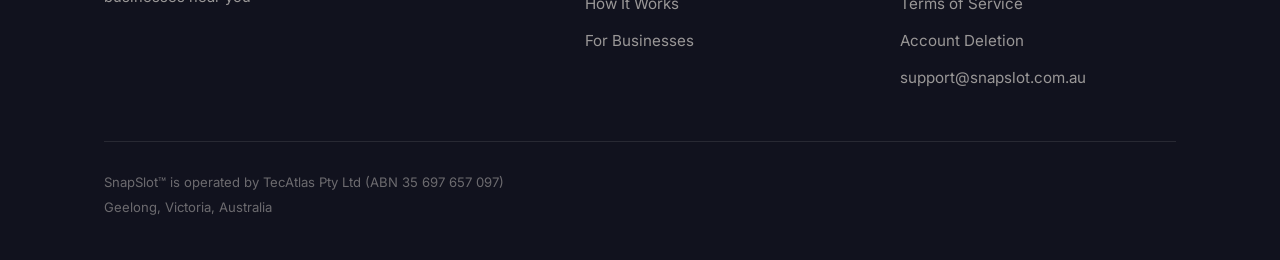
==== commit ad861b6f: "Website: remove 'Treat yourself' + price language from hero/eyebrow/footer/meta, professional reposi" ====
--- a/for-businesses.html
+++ b/for-businesses.html
@@ -167,7 +167,7 @@
             <img src="/assets/logo-icon.png" alt="SnapSlot logo" />
             <span>SnapSlot<sup>™</sup></span>
           </a>
-          <p>Last-minute discounted appointment slots near you. Treat yourself.</p>
+          <p>Last-minute appointments from local businesses near you</p>
         </div>
         <div class="footer-col">
           <h4>SnapSlot</h4>
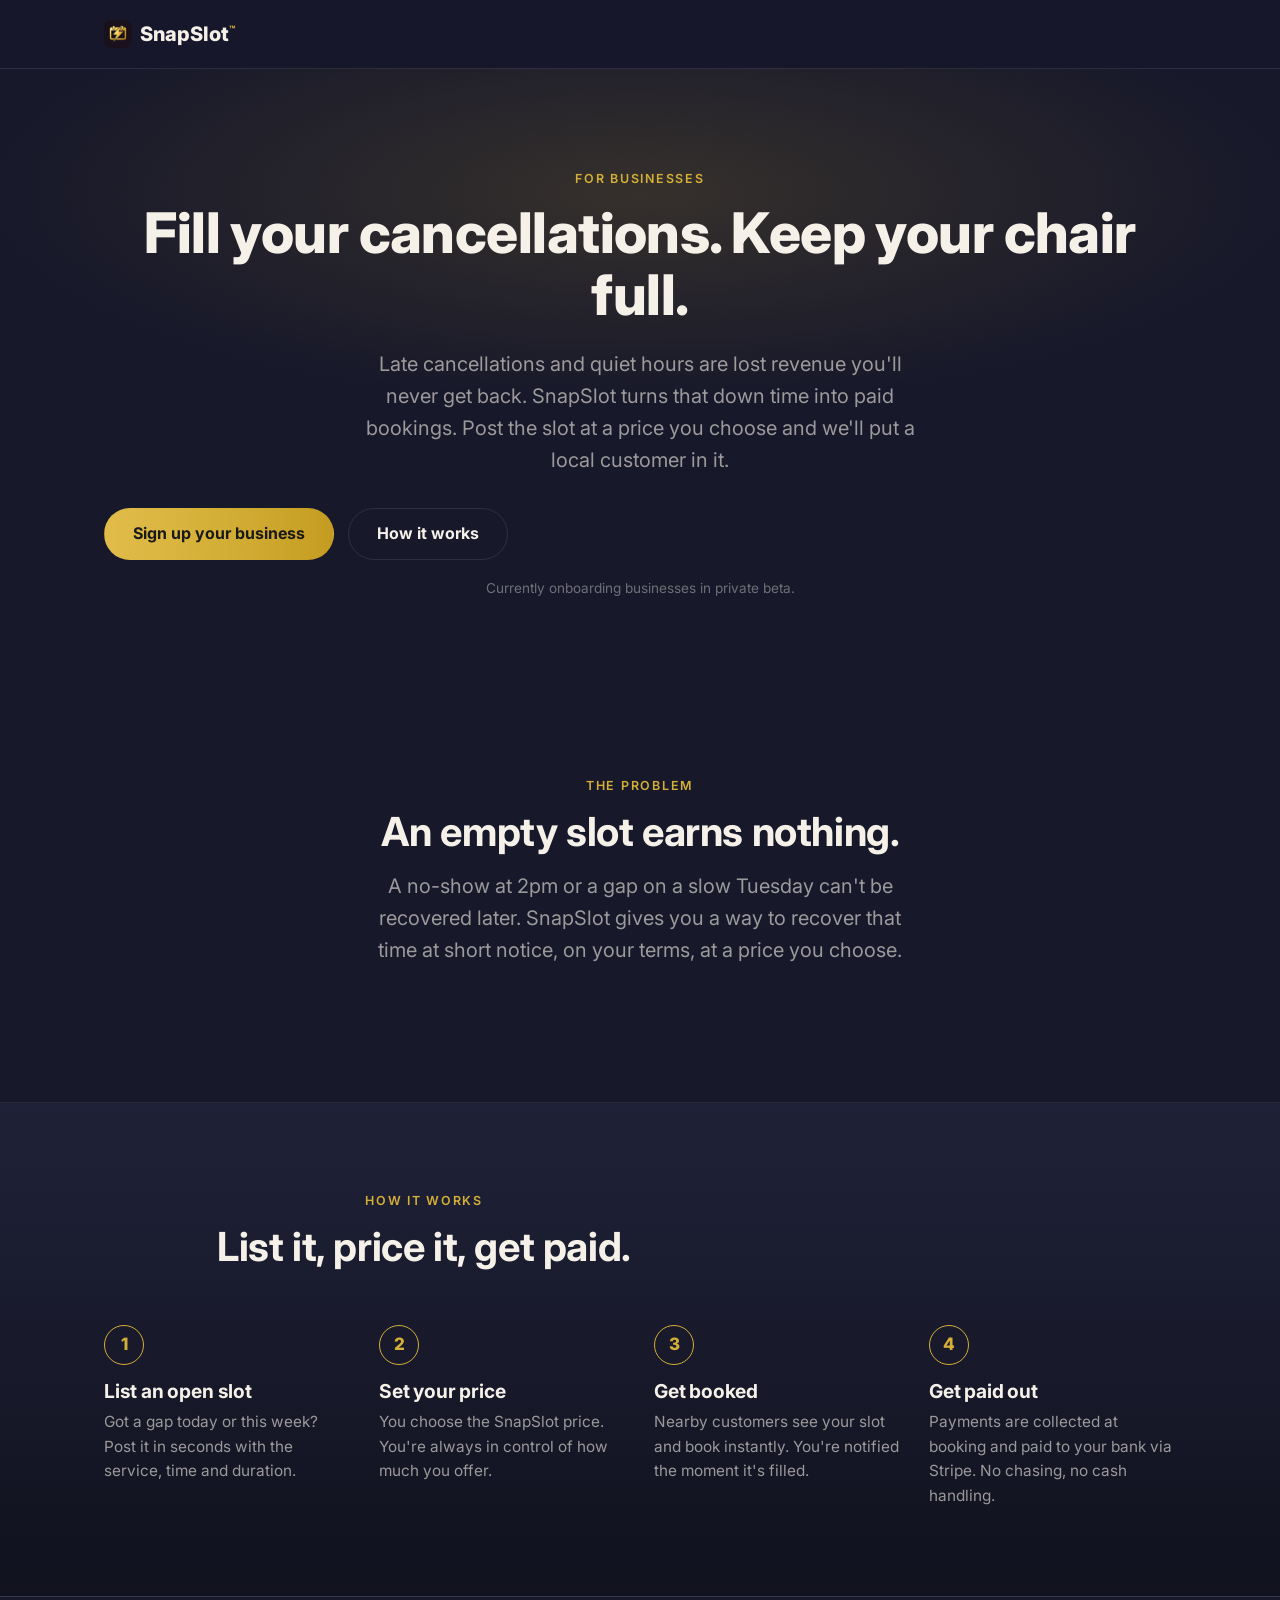
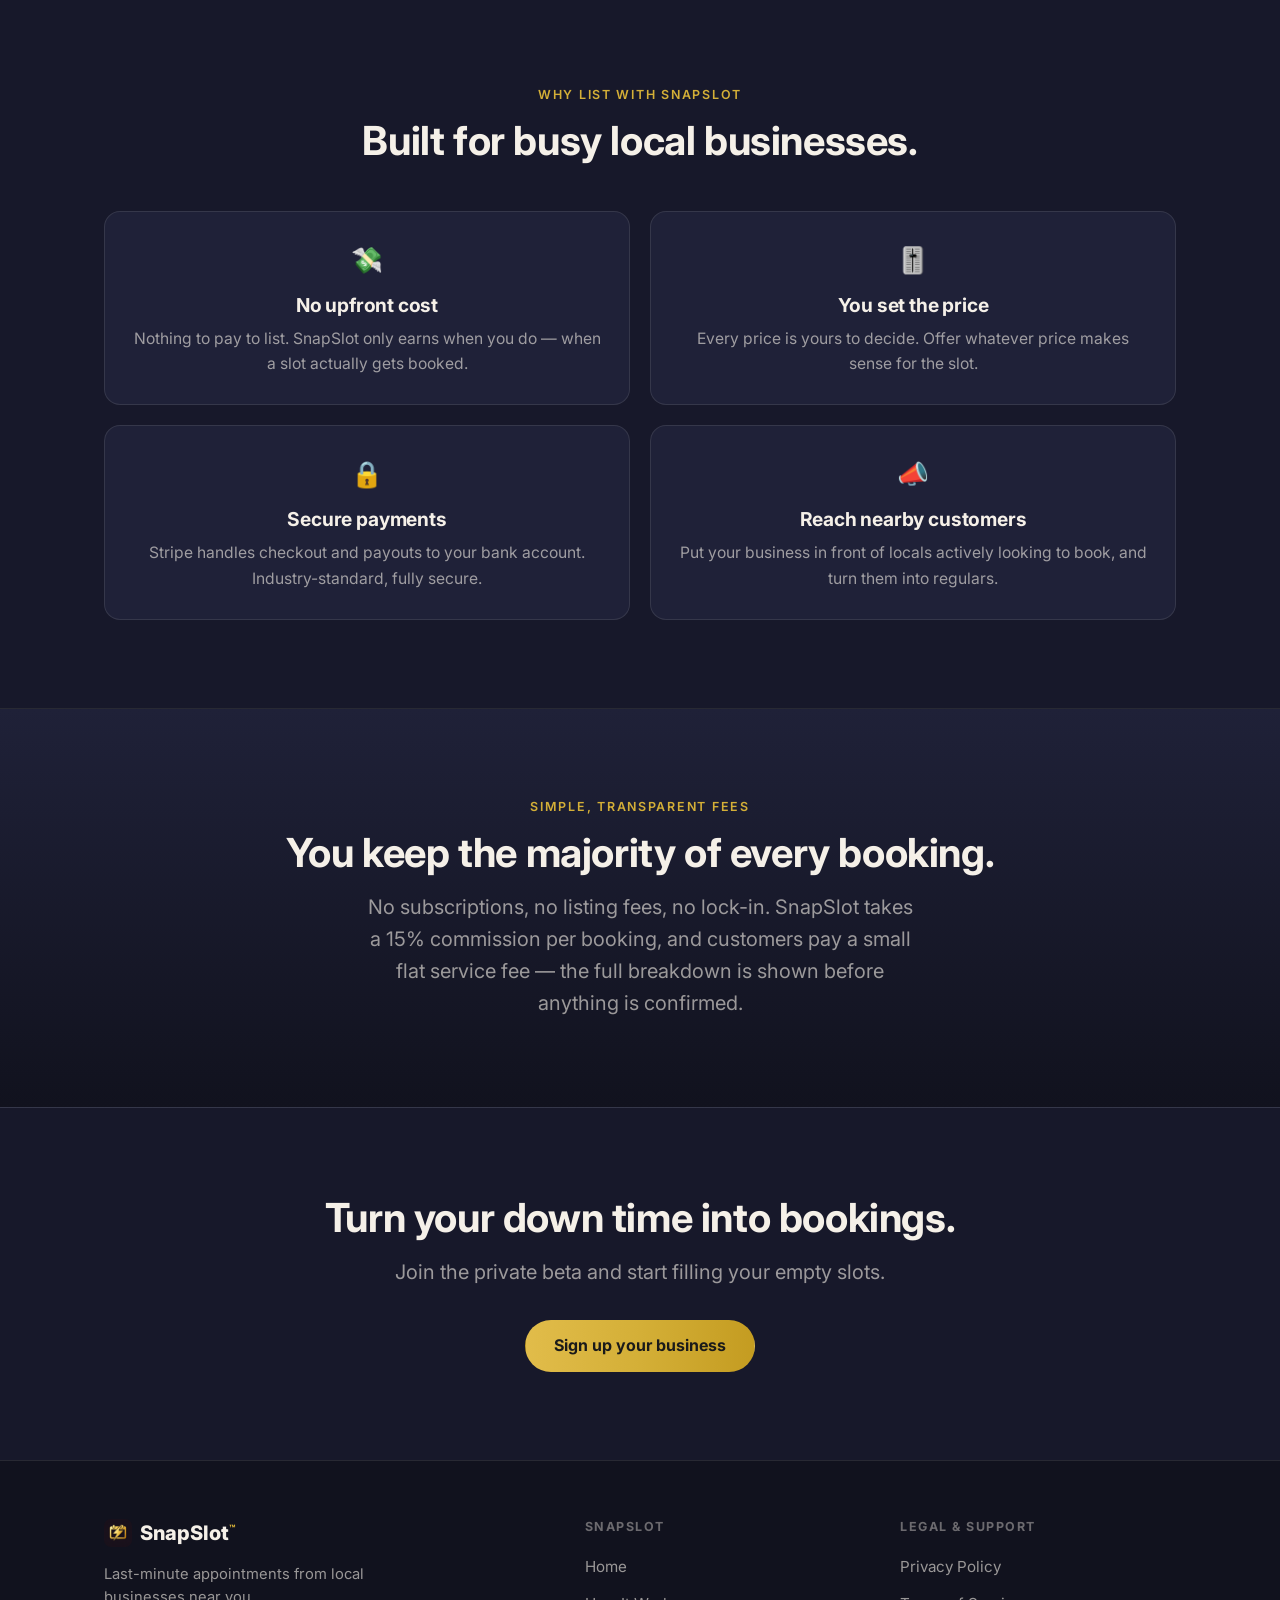
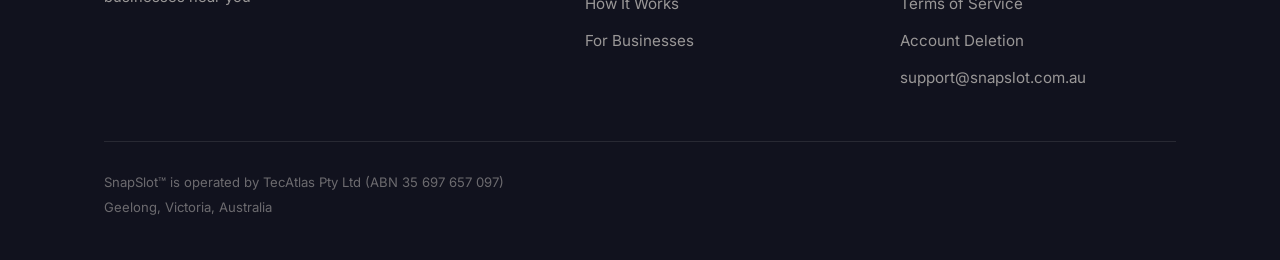
==== commit fde8f3e8: "Website for-businesses: neutralise bargain tone, keep pricing mechanic Reword hero lead, step-2 and " ====
--- a/for-businesses.html
+++ b/for-businesses.html
@@ -4,7 +4,7 @@
   <meta charset="UTF-8" />
   <meta name="viewport" content="width=device-width, initial-scale=1.0" />
   <title>For Businesses — SnapSlot™</title>
-  <meta name="description" content="Fill your cancellations and quiet hours. Post a last-minute discounted slot on SnapSlot and turn down time into paid bookings. No upfront cost, secure Stripe payouts." />
+  <meta name="description" content="Fill your cancellations and quiet hours. Post a last-minute slot on SnapSlot and turn down time into paid bookings. No upfront cost, secure Stripe payouts." />
   <link rel="canonical" href="https://snapslot.com.au/for-businesses" />
 
   <meta property="og:type" content="website" />
@@ -53,7 +53,7 @@
       <div class="container">
         <p class="eyebrow">For Businesses</p>
         <h1>Fill your cancellations. Keep your chair full.</h1>
-        <p class="lead">Late cancellations and quiet hours are lost revenue you'll never get back. SnapSlot turns that down time into paid bookings. Post the slot at a discount and we'll put a local customer in it.</p>
+        <p class="lead">Late cancellations and quiet hours are lost revenue you'll never get back. SnapSlot turns that down time into paid bookings. Post the slot at a price you choose and we'll put a local customer in it.</p>
         <div class="btn-row">
           <a class="btn btn-gold" href="mailto:support@snapslot.com.au?subject=Sign%20up%20my%20business%20on%20SnapSlot">Sign up your business</a>
           <a class="btn btn-ghost" href="/how-it-works">How it works</a>
@@ -89,7 +89,7 @@
           <div class="step">
             <span class="step-num">2</span>
             <h3>Set your price</h3>
-            <p>You choose the discounted SnapSlot price. You're always in control of how much you offer.</p>
+            <p>You choose the SnapSlot price. You're always in control of how much you offer.</p>
           </div>
           <div class="step">
             <span class="step-num">3</span>
@@ -120,8 +120,8 @@
           </div>
           <div class="card">
             <span class="card-icon">🎚️</span>
-            <h3>You set the discount</h3>
-            <p>Every price is yours to decide. Offer as much or as little off as makes sense for the slot.</p>
+            <h3>You set the price</h3>
+            <p>Every price is yours to decide. Offer whatever price makes sense for the slot.</p>
           </div>
           <div class="card">
             <span class="card-icon">🔒</span>
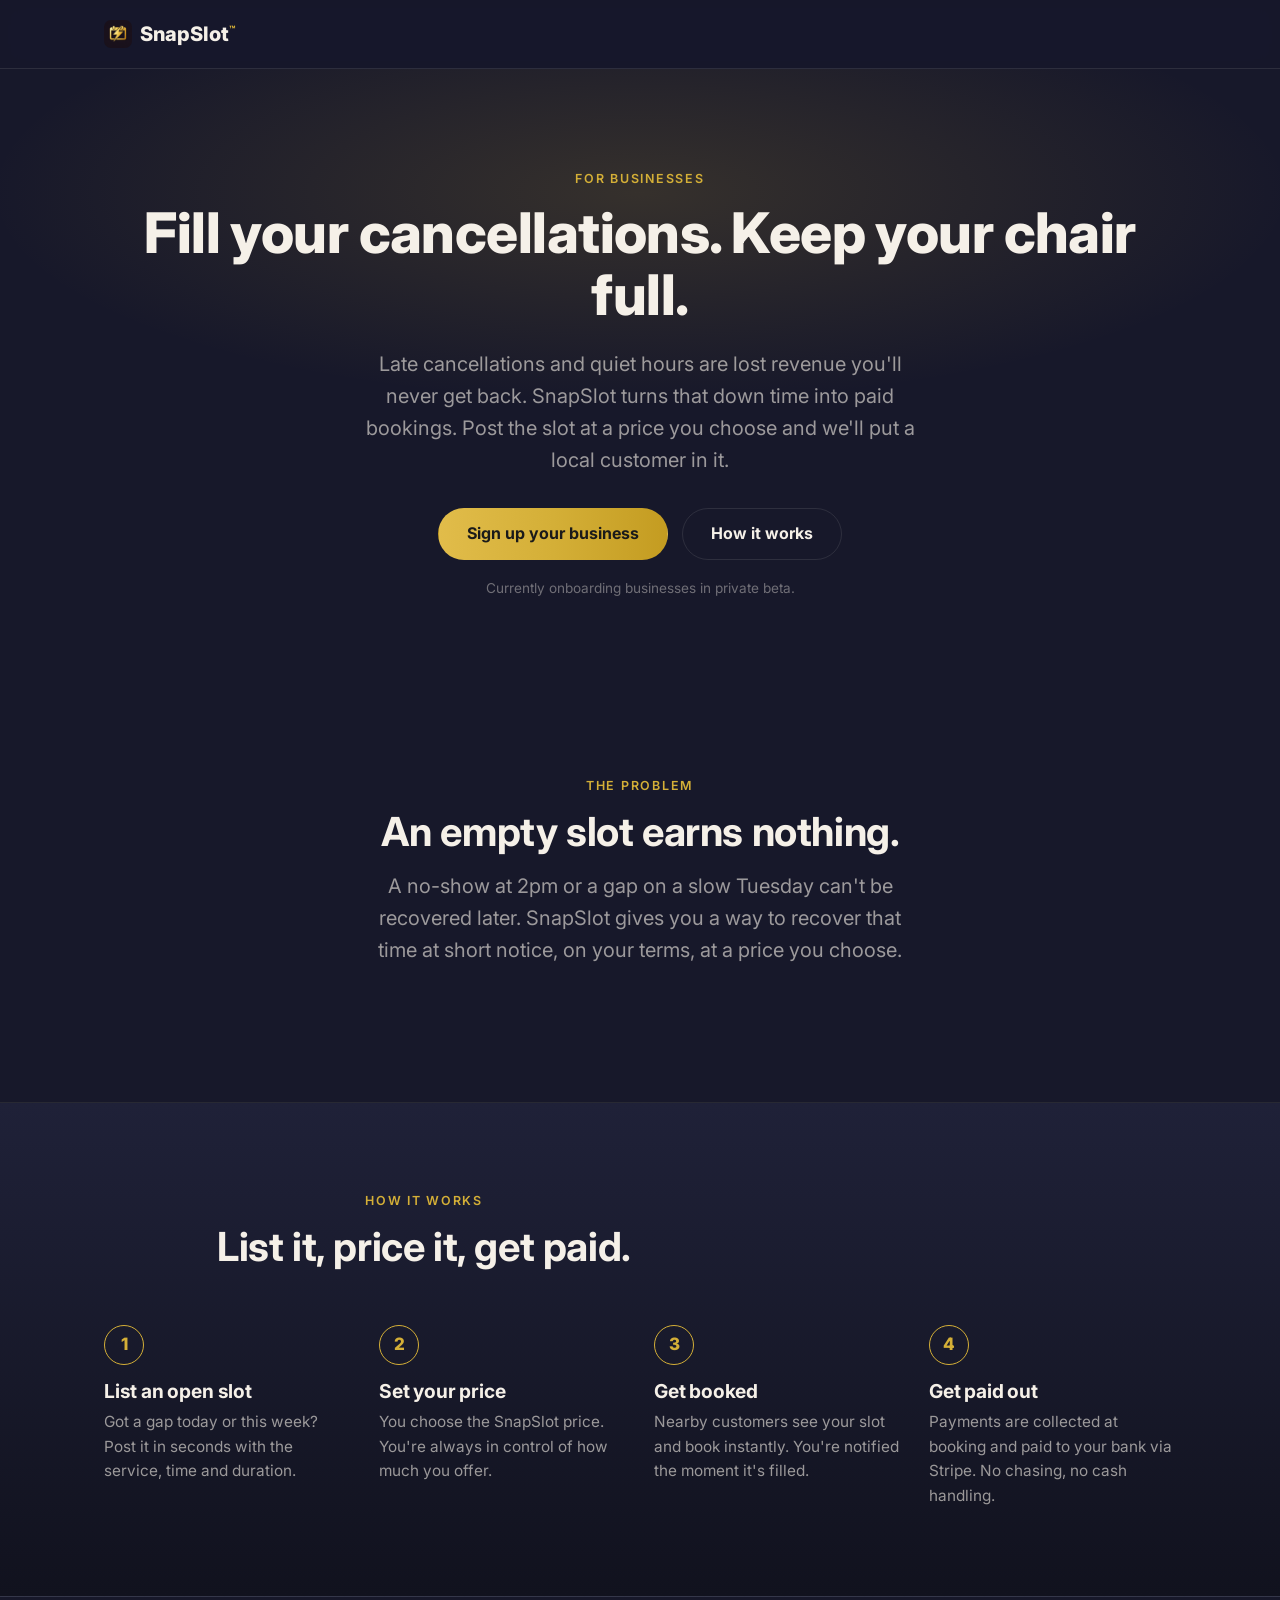
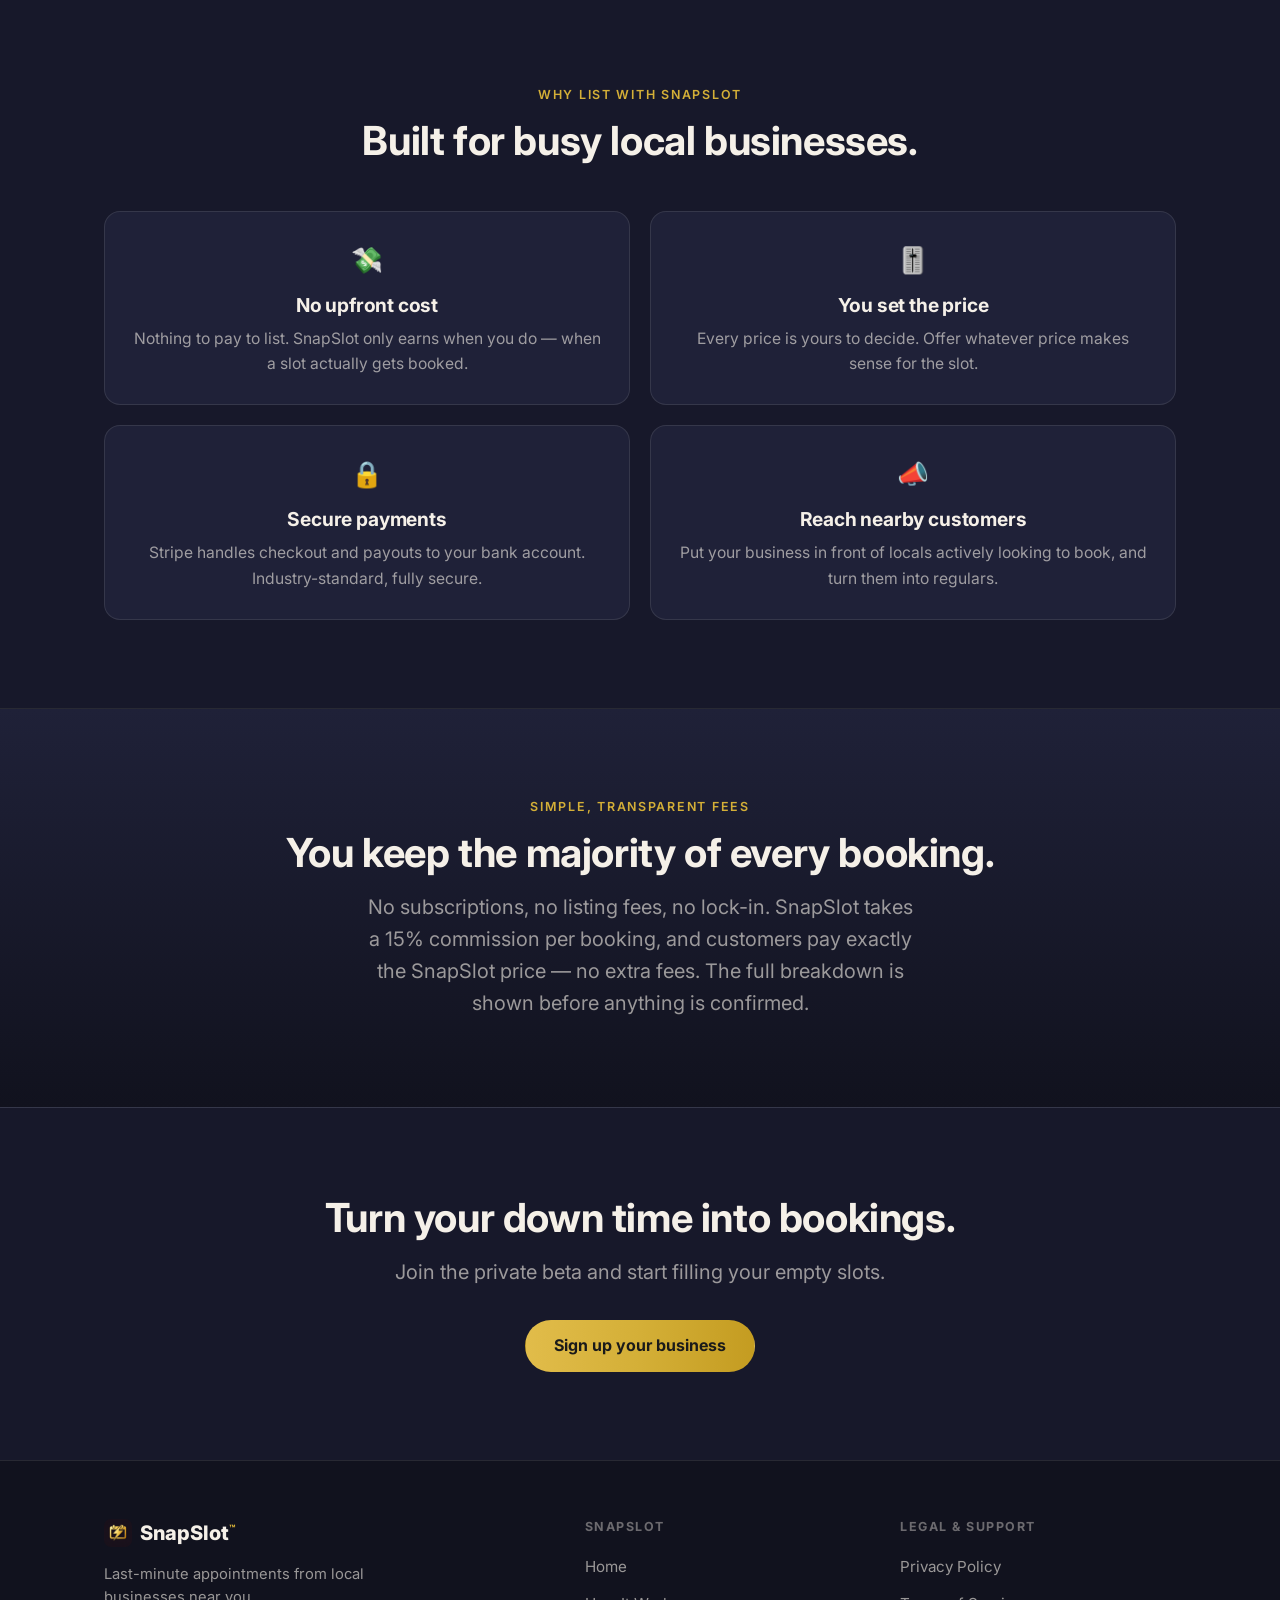
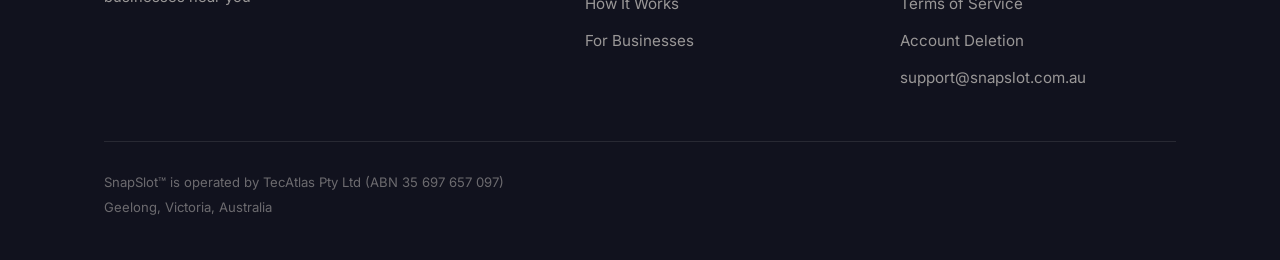
==== commit b5c333ac: "Pricing copy: remove stale service-fee references Aligns marketing copy with the fee-free pricing mo" ====
--- a/for-businesses.html
+++ b/for-businesses.html
@@ -142,7 +142,7 @@
       <div class="container">
         <p class="eyebrow">Simple, transparent fees</p>
         <h2>You keep the majority of every booking.</h2>
-        <p class="lead" style="margin: 16px auto 0;">No subscriptions, no listing fees, no lock-in. SnapSlot takes a 15% commission per booking, and customers pay a small flat service fee — the full breakdown is shown before anything is confirmed.</p>
+        <p class="lead" style="margin: 16px auto 0;">No subscriptions, no listing fees, no lock-in. SnapSlot takes a 15% commission per booking, and customers pay exactly the SnapSlot price — no extra fees. The full breakdown is shown before anything is confirmed.</p>
       </div>
     </section>
 
--- a/styles.css
+++ b/styles.css
@@ -68,7 +68,6 @@
 }
 
 .section { padding: 88px 0; }
-.section-tight { padding: 56px 0; }
 
 .eyebrow {
   font-size: 0.78rem;
@@ -182,6 +181,7 @@
 }
 .hero > .container { position: relative; z-index: 1; }
 .hero .lead { margin: 22px auto 0; }
+.hero .btn-row { justify-content: center; }
 
 /* ----- Generic sections / bands ------------------------------------------ */
 .band {
@@ -189,8 +189,6 @@
   border-top: 1px solid var(--border);
   border-bottom: 1px solid var(--border);
 }
-.band-cta { text-align: center; }
-
 .section-head { max-width: 640px; margin-bottom: 48px; }
 .center .section-head { margin-left: auto; margin-right: auto; }
 
@@ -239,24 +237,6 @@
 }
 .step h3 { margin-bottom: 8px; }
 .step p { font-size: 0.96rem; }
-
-/* ----- Category chips ----------------------------------------------------- */
-.chips {
-  display: flex;
-  flex-wrap: wrap;
-  gap: 10px;
-  justify-content: center;
-  max-width: 760px;
-  margin: 0 auto;
-}
-.chip {
-  background: var(--navy-card);
-  border: 1px solid var(--border);
-  border-radius: 20px;
-  padding: 8px 16px;
-  font-size: 0.88rem;
-  color: var(--cream-muted);
-}
 
 /* ----- Note / fine print -------------------------------------------------- */
 .note {
